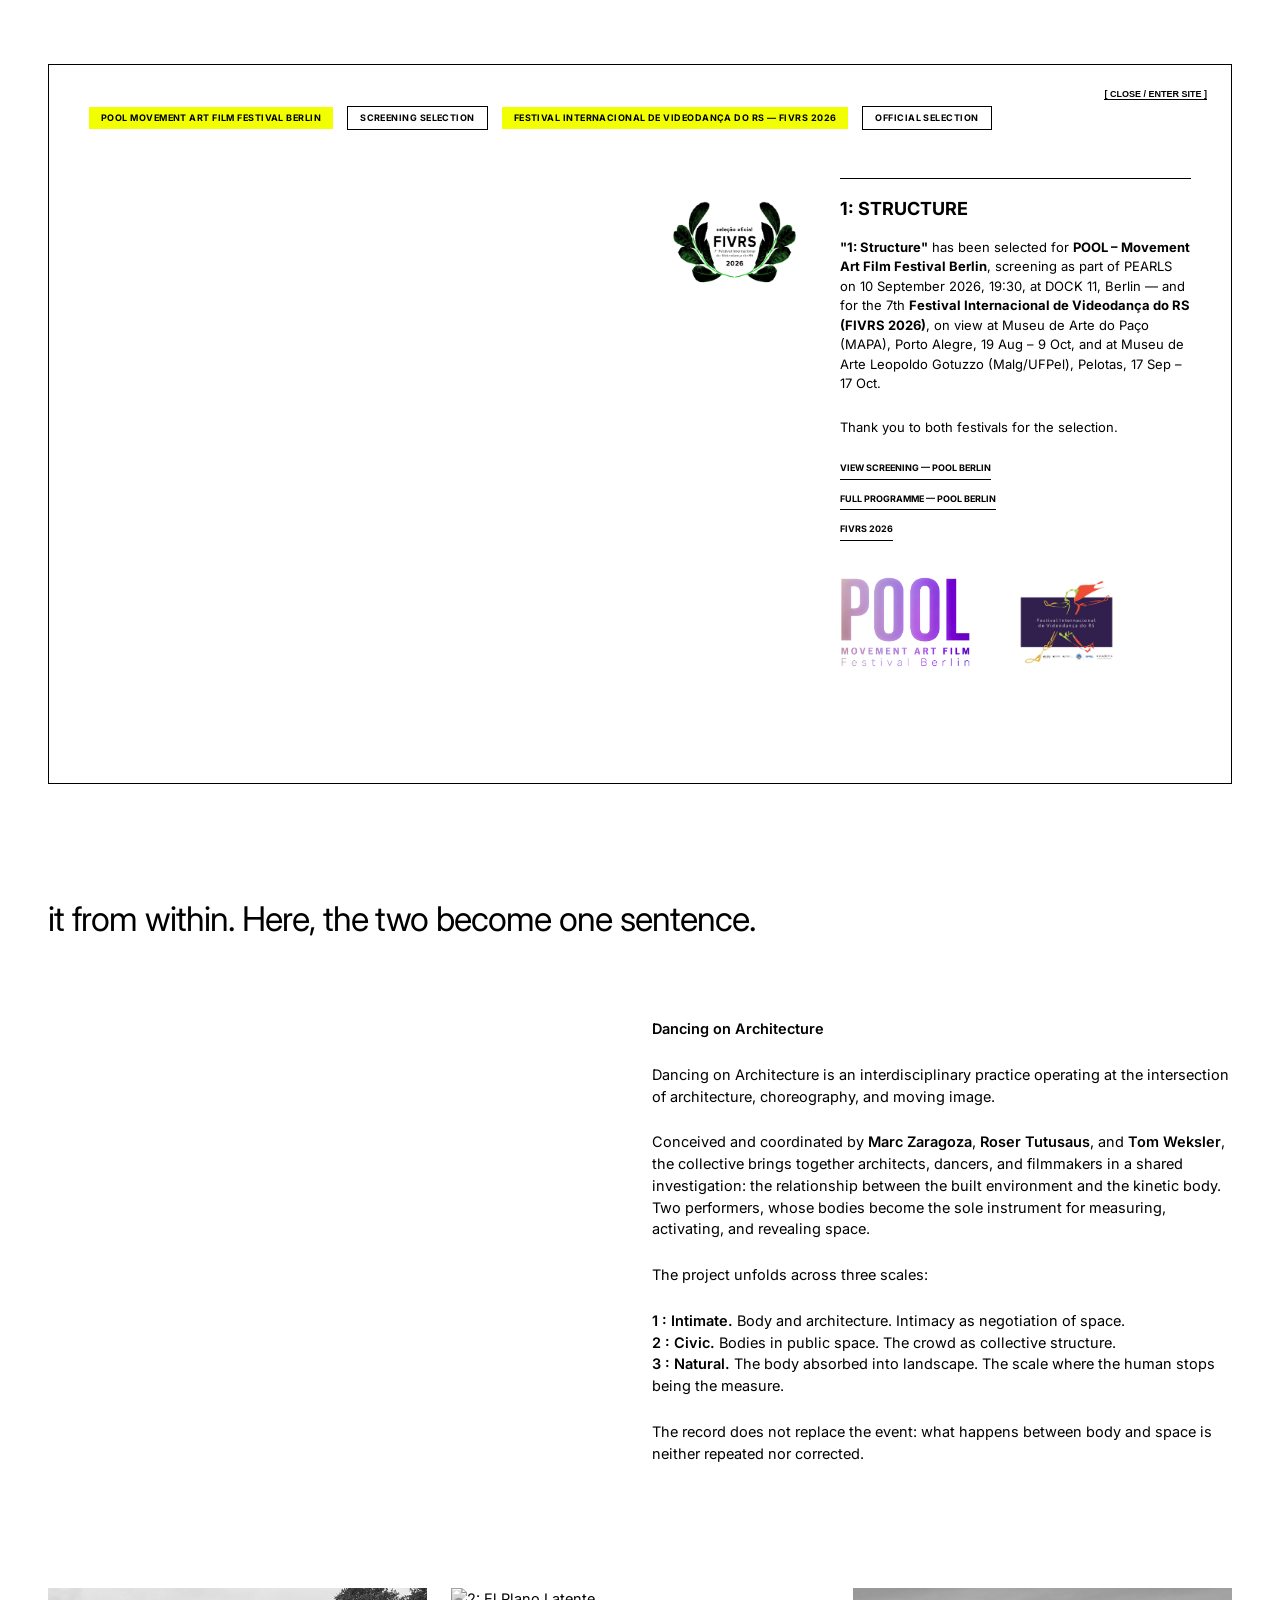
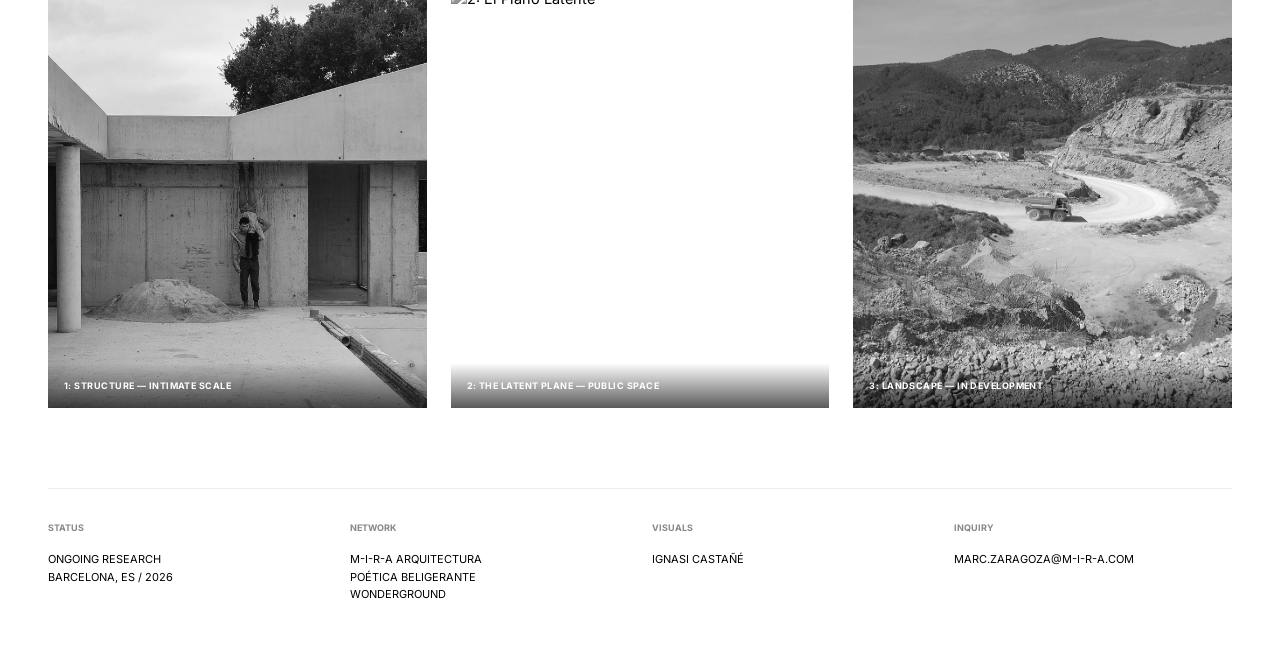
==== index.html @ 1b9c8e7e "Add files via upload" ====
<!DOCTYPE html>
<html lang="en">
<head>
    <meta charset="UTF-8">
    <meta name="viewport" content="width=device-width, initial-scale=1.0">
    <title>DANCING ON ARCHITECTURE</title>
    <meta name="description" content="Dancing on Architecture — dance and architecture entwined in the body as measure, intersection and activator of space.">
    <link href="https://fonts.googleapis.com/css2?family=Inter:wght@400;500;600;700;900&display=swap" rel="stylesheet">
    <link href="https://fonts.googleapis.com/css2?family=Noto+Sans+SC:wght@400;500;700&family=Noto+Sans+JP:wght@400;500;700&display=swap" rel="stylesheet">
    <link rel="stylesheet" href="style.css">
</head>
<body>

    <div id="award-popup">
        <div class="popup-inner">
            <button class="close-btn" onclick="closePopup()">[ Close / Enter Site ]</button>

            <div class="award-info">
                <div class="award-badge">Concéntrico 12</div>
                <div class="award-badge" style="background: transparent; border: 1px solid black; margin-left: 10px;">Cat: Identidad y ficción</div>
                <h1 class="we-won-title">WE<br>WON</h1>
            </div>

            <div class="popup-video-container">
                <video autoplay muted loop playsinline>
                    <source src="Animacion_Latente_Fisica.mp4" type="video/mp4">
                    Your browser does not support the video tag.
                </video>
            </div>

            <div class="popup-text-content">
                <h2>El Plano Latente</h2>
                <p>Gracias Concéntrico por premiar nuestra propuesta para el Paseo del Espolón: una <strong>ficción urbana</strong> donde el caminar cotidiano se transforma en identidad colectiva.</p>
                <p>Un sistema que reivindica el cuerpo como medida, validador y referencia absoluta de la arquitectura.</p>

                <div class="doc-links">
                    <a href="El_plano_latente_01.pdf" target="_blank">Download Panel 01 / Score</a>
                    <a href="El_plano_latente_02.pdf" target="_blank">Download Panel 02 / Process</a>
                </div>
            </div>
        </div>
    </div>

    <div id="pool-popup">
        <div class="popup-inner">
            <button class="close-btn" onclick="closePoolPopup()">[ Close / Enter Site ]</button>

            <div class="award-info">
                <div class="award-badge">POOL Movement Art Film Festival Berlin</div>
                <div class="award-badge" style="background: transparent; border: 1px solid black; margin-left: 10px;">Screening Selection</div>
                <div class="award-badge" style="margin-left: 10px;">Festival Internacional de Videodança do RS — FIVRS 2026</div>
                <div class="award-badge" style="background: transparent; border: 1px solid black; margin-left: 10px;">Official Selection</div>
            </div>

            <div class="popup-video-container">
                <div class="popup-laurels">
                    <img src="pool-laurel.png" alt="POOL Movement Art Film Festival Berlin — Official Selection">
                    <img src="fivrs-laurel.png" alt="FIVRS 2026 — Seleção Oficial">
                </div>
                <video autoplay muted loop playsinline>
                    <source src="circle.mp4" type="video/mp4">
                    Your browser does not support the video tag.
                </video>
            </div>

            <div class="popup-text-content">
                <h2>1: Structure</h2>
                <p><strong>"1: Structure"</strong> has been selected for <strong>POOL – Movement Art Film Festival Berlin</strong>, screening as part of PEARLS on 10 September 2026, 19:30, at DOCK 11, Berlin — and for the 7th <strong>Festival Internacional de Videodança do RS (FIVRS 2026)</strong>, on view at Museu de Arte do Paço (MAPA), Porto Alegre, 19 Aug – 9 Oct, and at Museu de Arte Leopoldo Gotuzzo (Malg/UFPel), Pelotas, 17 Sep – 17 Oct.</p>
                <p>Thank you to both festivals for the selection.</p>

                <div class="doc-links">
                    <a href="https://pool-festival.de/2026/08/16/dancing-on-architecture-1-structure/" target="_blank">View screening — POOL Berlin</a>
                    <a href="https://pool-festival.de/programm-26/" target="_blank">Full programme — POOL Berlin</a>
                    <a href="https://wp.ufpel.edu.br/fivrs/" target="_blank">FIVRS 2026</a>
                </div>

                <div class="popup-festival-logos">
                    <img src="pool-festival-logo.jpg" alt="POOL Movement Art Film Festival Berlin">
                    <img src="fivrs-festival-logo.jpg" alt="Festival Internacional de Videodança do RS — FIVRS">
                </div>
            </div>
        </div>
    </div>

    <div class="grid">
        <header>
            <h1>Dancing on Architecture</h1>
            <nav class="lang-switch">
                <a href="index.html" class="nav-link active" title="Home">0:</a>
                <a href="1-estructura.html" class="nav-link" title="1: Structure">1:</a>
                <a href="2-plano-latente.html" class="nav-link" title="2: El Plano Latente">2:</a>
                <a href="3-paisaje.html" class="nav-link" title="3: Landscape">3:</a>
                <span onclick="openPopup()" class="trigger-popup" title="View Award">§</span>
                <span class="nav-divider">|</span>
                <span onclick="setLang('en', event)" data-setlang="en" class="lang-option active">EN</span>
                <span onclick="setLang('es', event)" data-setlang="es" class="lang-option">ES</span>
                <span onclick="setLang('ca', event)" data-setlang="ca" class="lang-option">CA</span>
                <span onclick="setLang('fr', event)" data-setlang="fr" class="lang-option">FR</span>
                <span onclick="setLang('de', event)" data-setlang="de" class="lang-option">DE</span>
                <span onclick="setLang('zh', event)" data-setlang="zh" class="lang-option">ZH</span>
                <span onclick="setLang('jp', event)" data-setlang="jp" class="lang-option">JP</span>
            </nav>
        </header>

        <div class="hero-image">
            <img src="1_structure__2_.jpg" alt="Dancing on Architecture">
        </div>

        <!-- MANIFESTO -->
        <div class="manifesto-text i18n" data-lang="en">Architecture speaks to the body from outside; dance speaks to it from within. Here, the two become one sentence.</div>
        <div class="manifesto-text i18n hidden" data-lang="es">La arquitectura le habla al cuerpo desde fuera; la danza le habla desde dentro. Aquí, las dos se convierten en una sola frase.</div>
        <div class="manifesto-text i18n hidden" data-lang="ca">L'arquitectura parla al cos des de fora; la dansa li parla des de dins. Aquí, totes dues esdevenen una sola frase.</div>
        <div class="manifesto-text i18n hidden" data-lang="fr">L'architecture parle au corps depuis l'extérieur ; la danse lui parle depuis l'intérieur. Ici, les deux deviennent une seule phrase.</div>
        <div class="manifesto-text i18n hidden" data-lang="de">Architektur spricht zum Körper von außen; Tanz spricht zu ihm von innen. Hier werden beide zu einem einzigen Satz.</div>
        <div class="manifesto-text i18n hidden" data-lang="zh">建筑从外部对身体说话；舞蹈从内部对它说话。在这里，两者合而为一句话。</div>
        <div class="manifesto-text i18n hidden" data-lang="jp">建築は外側から身体に語りかけ、ダンスは内側からそれに語りかける。ここで、二つは一つの文になる。</div>

        <!-- TEAM / STATEMENT -->
        <div class="description-content i18n" data-lang="en">
            <p><strong>Dancing on Architecture</strong></p>
            <p>Dancing on Architecture is an interdisciplinary practice operating at the intersection of architecture, choreography, and moving image.</p>
            <p>Conceived and coordinated by <strong>Marc Zaragoza</strong>, <strong>Roser Tutusaus</strong>, and <strong>Tom Weksler</strong>, the collective brings together architects, dancers, and filmmakers in a shared investigation: the relationship between the built environment and the kinetic body. Two performers, whose bodies become the sole instrument for measuring, activating, and revealing space.</p>
            <p>The project unfolds across three scales:</p>
            <p><strong>1 : Intimate.</strong> Body and architecture. Intimacy as negotiation of space.<br>
            <strong>2 : Civic.</strong> Bodies in public space. The crowd as collective structure.<br>
            <strong>3 : Natural.</strong> The body absorbed into landscape. The scale where the human stops being the measure.</p>
            <p>The record does not replace the event: what happens between body and space is neither repeated nor corrected.</p>
        </div>
        <div class="description-content i18n hidden" data-lang="es">
            <p><strong>Dancing on Architecture</strong></p>
            <p>Dancing on Architecture es una práctica interdisciplinar que opera en la intersección entre arquitectura, coreografía e imagen en movimiento.</p>
            <p>Concebido y coordinado por <strong>Marc Zaragoza</strong>, <strong>Roser Tutusaus</strong> y <strong>Tom Weksler</strong>, el colectivo reúne a arquitectos, bailarines y cineastas en una investigación compartida: la relación entre el entorno construido y el cuerpo cinético. Dos intérpretes cuyos cuerpos se convierten en el único instrumento para medir, activar y revelar el espacio.</p>
            <p>El proyecto se despliega en tres escalas:</p>
            <p><strong>1 : Íntima.</strong> Cuerpo y arquitectura. Intimidad como negociación de espacio.<br>
            <strong>2 : Cívica.</strong> Cuerpos en espacio público. La multitud como estructura colectiva.<br>
            <strong>3 : Natural.</strong> El cuerpo absorbido por el paisaje. La escala donde lo humano deja de ser medida.</p>
            <p>El registro no sustituye al evento: lo que ocurre entre cuerpo y espacio no se repite ni se corrige.</p>
        </div>
        <div class="description-content i18n hidden" data-lang="ca">
            <p><strong>Dancing on Architecture</strong></p>
            <p>Dancing on Architecture és una pràctica interdisciplinària que opera en la intersecció entre arquitectura, coreografia i imatge en moviment.</p>
            <p>Concebut i coordinat per <strong>Marc Zaragoza</strong>, <strong>Roser Tutusaus</strong> i <strong>Tom Weksler</strong>, el col·lectiu reuneix arquitectes, ballarins i cineastes en una investigació compartida: la relació entre l'entorn construït i el cos cinètic. Dos intèrprets els cossos dels quals esdevenen l'únic instrument per mesurar, activar i revelar l'espai.</p>
            <p>El projecte es desplega en tres escales:</p>
            <p><strong>1 : Íntima.</strong> Cos i arquitectura. Intimitat com a negociació d'espai.<br>
            <strong>2 : Cívica.</strong> Cossos en espai públic. La multitud com a estructura col·lectiva.<br>
            <strong>3 : Natural.</strong> El cos absorbit pel paisatge. L'escala on l'humà deixa de ser mesura.</p>
            <p>El registre no substitueix l'esdeveniment: allò que passa entre cos i espai no es repeteix ni es corregeix.</p>
        </div>
        <div class="description-content i18n hidden" data-lang="fr">
            <p><strong>Dancing on Architecture</strong></p>
            <p>Dancing on Architecture est une pratique interdisciplinaire opérant à l'intersection de l'architecture, de la chorégraphie et de l'image en mouvement.</p>
            <p>Conçu et coordonné par <strong>Marc Zaragoza</strong>, <strong>Roser Tutusaus</strong> et <strong>Tom Weksler</strong>, le collectif réunit architectes, danseurs et cinéastes dans une investigation partagée : la relation entre l'environnement construit et le corps cinétique. Deux interprètes dont les corps deviennent le seul instrument pour mesurer, activer et révéler l'espace.</p>
            <p>Le projet se déploie en trois échelles :</p>
            <p><strong>1 : Intime.</strong> Corps et architecture. Intimité comme négociation d'espace.<br>
            <strong>2 : Civique.</strong> Des corps dans l'espace public. La foule comme structure collective.<br>
            <strong>3 : Naturelle.</strong> Le corps absorbé par le paysage. L'échelle où l'humain cesse d'être la mesure.</p>
            <p>L'enregistrement ne remplace pas l'événement : ce qui se passe entre le corps et l'espace ne se répète ni ne se corrige.</p>
        </div>
        <div class="description-content i18n hidden" data-lang="de">
            <p><strong>Dancing on Architecture</strong></p>
            <p>Dancing on Architecture ist eine interdisziplinäre Praxis an der Schnittstelle von Architektur, Choreografie und Bewegtbild.</p>
            <p>Konzipiert und koordiniert von <strong>Marc Zaragoza</strong>, <strong>Roser Tutusaus</strong> und <strong>Tom Weksler</strong>, bringt das Kollektiv Architekten, Tänzer und Filmemacher in einer gemeinsamen Untersuchung zusammen: die Beziehung zwischen gebauter Umwelt und kinetischem Körper. Zwei Performer, deren Körper zum einzigen Instrument werden, um den Raum zu messen, zu aktivieren und offenzulegen.</p>
            <p>Das Projekt entfaltet sich in drei Maßstäben:</p>
            <p><strong>1 : Das Intime.</strong> Körper und Architektur. Intimität als Verhandlung von Raum.<br>
            <strong>2 : Das Bürgerliche.</strong> Körper im öffentlichen Raum. Die Menge als kollektive Struktur.<br>
            <strong>3 : Das Natürliche.</strong> Der Körper, aufgenommen von der Landschaft. Der Maßstab, in dem der Mensch aufhört, Maß zu sein.</p>
            <p>Die Aufzeichnung ersetzt nicht das Ereignis: Was zwischen Körper und Raum geschieht, wiederholt sich nicht und lässt sich nicht korrigieren.</p>
        </div>
        <div class="description-content i18n hidden" data-lang="zh">
            <p><strong>Dancing on Architecture</strong></p>
            <p>Dancing on Architecture 是一种跨学科实践，立足于建筑、编舞与动态影像的交汇处。</p>
            <p>由 <strong>Marc Zaragoza</strong>、<strong>Roser Tutusaus</strong> 和 <strong>Tom Weksler</strong> 构思并统筹，该集体汇聚了建筑师、舞者与影像创作者，共同展开一项探究：建成环境与动态身体之间的关系。两位表演者，他们的身体成为测量、激活与揭示空间的唯一工具。</p>
            <p>项目分为三种尺度：</p>
            <p><strong>1 : 亲密尺度。</strong>身体与建筑。亲密作为空间的协商。<br>
            <strong>2 : 公民尺度。</strong>身体处于公共空间。人群作为集体结构。<br>
            <strong>3 : 自然尺度。</strong>身体被风景吸纳。在这一尺度上，人不再是尺度本身。</p>
            <p>记录并不能替代事件本身：发生在身体与空间之间的事，无法重复，也无法修正。</p>
        </div>
        <div class="description-content i18n hidden" data-lang="jp">
            <p><strong>Dancing on Architecture</strong></p>
            <p>Dancing on Architecture は、建築、振付、動く映像の交差点に位置する学際的な実践である。</p>
            <p><strong>Marc Zaragoza</strong>、<strong>Roser Tutusaus</strong>、<strong>Tom Weksler</strong> によって構想・統括され、このコレクティブは建築家、ダンサー、映像作家を集め、共同の探求を行う——建てられた環境と動的な身体との関係である。二人のパフォーマー、その身体は空間を測定し、活性化し、明らかにする唯一の道具となる。</p>
            <p>プロジェクトは三つのスケールで展開される：</p>
            <p><strong>1 : 親密なスケール。</strong>身体と建築。親密さとは、空間との交渉である。<br>
            <strong>2 : 市民的スケール。</strong>公共空間における身体。群衆とは、集合的な構造である。<br>
            <strong>3 : 自然的スケール。</strong>風景に吸収される身体。人間があらゆるものの尺度であることをやめるスケール。</p>
            <p>各記録は出来事そのものに代わるものではない——身体と空間のあいだで起きることは、繰り返されることも、修正されることもない。</p>
        </div>


        <!-- THREE AMBITS -->
        <div class="hero-triad">
            <a href="1-estructura.html" class="triad-tile">
                <img src="1_structure__1_.jpg" alt="1: Structure">
                <div class="triad-label i18n" data-lang="en">1: Structure — intimate scale</div>
                <div class="triad-label i18n hidden" data-lang="es">1: Estructura — escala íntima</div>
                <div class="triad-label i18n hidden" data-lang="ca">1: Estructura — escala íntima</div>
                <div class="triad-label i18n hidden" data-lang="fr">1: Structure — échelle intime</div>
                <div class="triad-label i18n hidden" data-lang="de">1: Struktur — intime Maßstäblichkeit</div>
                <div class="triad-label i18n hidden" data-lang="zh">1: 结构 — 亲密尺度</div>
                <div class="triad-label i18n hidden" data-lang="jp">1: 構造 — 親密なスケール</div>
            </a>
            <a href="2-plano-latente.html" class="triad-tile">
                <img src="2_plano-latente__1_.JPG" alt="2: El Plano Latente">
                <div class="triad-label i18n" data-lang="en">2: The Latent Plane — public space</div>
                <div class="triad-label i18n hidden" data-lang="es">2: El Plano Latente — espacio público</div>
                <div class="triad-label i18n hidden" data-lang="ca">2: El Pla Latent — espai públic</div>
                <div class="triad-label i18n hidden" data-lang="fr">2: Le Plan Latent — espace public</div>
                <div class="triad-label i18n hidden" data-lang="de">2: Die Latente Ebene — öffentlicher Raum</div>
                <div class="triad-label i18n hidden" data-lang="zh">2: 潜在之面 — 公共空间</div>
                <div class="triad-label i18n hidden" data-lang="jp">2: 潜在する図面 — 公共空間</div>
            </a>
            <a href="3-paisaje.html" class="triad-tile">
                <img src="garraf__3_.jpg" alt="3: Landscape">
                <div class="triad-label i18n" data-lang="en">3: Landscape — in development</div>
                <div class="triad-label i18n hidden" data-lang="es">3: Paisaje — en desarrollo</div>
                <div class="triad-label i18n hidden" data-lang="ca">3: Paisatge — en desenvolupament</div>
                <div class="triad-label i18n hidden" data-lang="fr">3: Paysage — en développement</div>
                <div class="triad-label i18n hidden" data-lang="de">3: Landschaft — in Entwicklung</div>
                <div class="triad-label i18n hidden" data-lang="zh">3: 风景 — 研发中</div>
                <div class="triad-label i18n hidden" data-lang="jp">3: 風景 — 開発中</div>
            </a>
        </div>

        <footer>
            <div class="footer-col">
                <h4>Status</h4>
                <p>Ongoing Research<br>Barcelona, ES / 2026</p>
            </div>
            <div class="footer-col">
                <h4>Network</h4>
                <p><a href="https://www.m-i-r-a.com/" target="_blank">m-i-r-a arquitectura</a><br>
                <a href="https://www.poeticabeligerante.org/" target="_blank">Poética Beligerante</a><br>
                <a href="https://www.wondergroundcompany.com/" target="_blank">Wonderground</a></p>
            </div>
            <div class="footer-col">
                <h4>Visuals</h4>
                <p><a href="https://www.instagram.com/igni_cligbcn/?hl=en" target="_blank">Ignasi Castañé</a></p>
            </div>
            <div class="footer-col">
                <h4>Inquiry</h4>
                <p><a href="mailto:marc.zaragoza@m-i-r-a.com">marc.zaragoza@m-i-r-a.com</a></p>
            </div>
        </footer>
    </div>

    <script src="common.js"></script>
</body>
</html>
---- style.css ----
:root {
    --bg: #ffffff;
    --black: #000000;
    --gray: #888888;
    --accent: #f2ff00;
    --grid-gap: 24px;
    --size-title: 18px;
    --size-manifesto: clamp(20px, 3.2vw, 34px);
    --size-body: 14.5px;
    --size-meta: 9px;
}

* { box-sizing: border-box; margin: 0; padding: 0; }

body {
    background: var(--bg);
    color: var(--black);
    font-family: 'Inter', 'Noto Sans SC', 'Noto Sans JP', sans-serif;
    font-size: var(--size-body);
    line-height: 1.5;
    padding: 64px 48px;
    -webkit-font-smoothing: antialiased;
}

/* --- POP-UP (award) --- */
#award-popup,
#pool-popup {
    position: fixed;
    top: 0; left: 0;
    width: 100%; height: 100%;
    background: var(--bg);
    z-index: 9999;
    overflow-y: auto;
    padding: 64px 48px;
    transition: opacity 0.5s ease;
    display: none;
    opacity: 0;
}

.popup-inner {
    max-width: 1400px;
    margin: 0 auto;
    display: grid;
    grid-template-columns: repeat(12, 1fr);
    column-gap: var(--grid-gap);
    border: 1px solid var(--black);
    padding: 40px;
    position: relative;
    min-height: 80vh;
    align-content: start;
}

.close-btn {
    position: absolute;
    top: 24px; right: 24px;
    font-size: var(--size-meta);
    font-weight: 700;
    text-transform: uppercase;
    cursor: pointer;
    border-bottom: 1px solid var(--black);
    z-index: 10;
    background: none;
    border-left: none; border-right: none; border-top: none;
}

.award-info { grid-column: 1 / span 12; margin-bottom: 32px; }
.award-badge {
    background: var(--accent);
    display: inline-block;
    padding: 4px 12px;
    font-size: var(--size-meta);
    font-weight: 700;
    text-transform: uppercase;
    margin-bottom: 16px;
    letter-spacing: 0.05em;
}

.we-won-title {
    font-size: clamp(60px, 12vw, 160px);
    font-weight: 900;
    line-height: 0.8;
    letter-spacing: -0.04em;
    text-transform: uppercase;
    margin: 0;
}

.popup-video-container { grid-column: 1 / span 8; margin-bottom: 40px; position: relative; overflow: hidden; }
.popup-video-container video { width: 100%; height: 100%; object-fit: cover; display: block; }

.popup-laurels {
    position: absolute;
    top: 20px; left: 20px; right: 20px;
    display: flex;
    justify-content: space-between;
    align-items: flex-start;
    z-index: 5;
    pointer-events: none;
}
.popup-laurels img { height: 90px; width: auto; display: block; }

.popup-festival-logos { display: flex; gap: 20px; align-items: center; margin-top: 24px; }
.popup-festival-logos img { height: 90px; width: auto; display: block; }

.popup-text-content {
    grid-column: 9 / span 4;
    display: flex;
    flex-direction: column;
    justify-content: flex-end;
}

.popup-text-content h2 {
    font-size: var(--size-title);
    text-transform: uppercase;
    font-weight: 700;
    margin-bottom: 16px;
    border-top: 1px solid var(--black);
    padding-top: 16px;
}

.popup-text-content p { font-size: 13px; margin-bottom: 24px; max-width: 400px; }

.doc-links a {
    display: block;
    font-size: var(--size-meta);
    font-weight: 700;
    text-transform: uppercase;
    color: var(--black);
    text-decoration: none;
    border-bottom: 1px solid var(--black);
    padding-bottom: 4px;
    margin-bottom: 12px;
    width: fit-content;
    transition: 0.3s;
}
.doc-links a:hover { background: var(--black); color: #fff; }

/* --- BASE GRID --- */
.grid {
    display: grid;
    grid-template-columns: repeat(12, 1fr);
    column-gap: var(--grid-gap);
    max-width: 1400px;
    margin: 0 auto;
}

header {
    grid-column: 1 / span 12;
    display: flex;
    justify-content: space-between;
    align-items: baseline;
    margin-bottom: 40px;
    border-bottom: 1px solid var(--black);
    padding-bottom: 8px;
    flex-wrap: wrap;
    gap: 16px;
}

h1 {
    font-size: var(--size-title);
    font-weight: 700;
    text-transform: uppercase;
    letter-spacing: -0.01em;
}

.lang-switch {
    font-size: var(--size-meta);
    font-weight: 600;
    text-transform: uppercase;
    letter-spacing: 0.1em;
    display: flex;
    flex-wrap: wrap;
    align-items: baseline;
    gap: 12px;
}

.lang-switch span,
.lang-switch a.nav-link { cursor: pointer; color: var(--gray); transition: 0.2s; text-decoration: none; }
.lang-switch span.active,
.lang-switch a.nav-link.active { color: var(--black); text-decoration: underline; text-underline-offset: 4px; }

.nav-divider { color: #ccc; }

/* Popup trigger / section-number style */
.lang-switch .trigger-popup,
.lang-switch a.nav-link {
    font-size: 1.05em;
    color: var(--black);
}
.lang-switch .trigger-popup:hover,
.lang-switch a.nav-link:hover { color: var(--accent); background: var(--black); }

.hero-video, .hero-image {
    grid-column: 1 / span 12;
    margin-bottom: 80px;
}
video { width: 100%; height: auto; display: block; filter: grayscale(100%); transition: filter 0.8s ease; }
.hero-video:hover video, .hero-image:hover img { filter: grayscale(0%); }
.hero-image img { width: 100%; height: auto; display: block; filter: grayscale(100%); transition: filter 0.8s ease; max-height: 640px; object-fit: cover; }

/* Landing hero triad */
.hero-triad {
    grid-column: 1 / span 12;
    display: grid;
    grid-template-columns: repeat(3, 1fr);
    gap: var(--grid-gap);
    margin-bottom: 80px;
}
.triad-tile { position: relative; display: block; text-decoration: none; color: var(--black); overflow: hidden; }
.triad-tile img { width: 100%; height: 420px; object-fit: cover; display: block; filter: grayscale(100%); transition: 0.5s ease; }
.triad-tile:hover img { filter: grayscale(0%); transform: scale(1.03); }
.triad-label {
    position: absolute; bottom: 0; left: 0; right: 0;
    padding: 16px;
    background: linear-gradient(to top, rgba(0,0,0,0.65), transparent);
    color: #fff;
    font-size: var(--size-meta);
    font-weight: 700;
    text-transform: uppercase;
    letter-spacing: 0.05em;
}

.manifesto-text {
    grid-column: 1 / span 9;
    font-size: var(--size-manifesto);
    font-weight: 400;
    line-height: 1.15;
    letter-spacing: -0.03em;
    margin-bottom: 80px;
}

.description-content { grid-column: 7 / span 6; margin-bottom: 100px; }
.description-content p { margin-bottom: 24px; }
.description-content strong { font-weight: 600; }

.meta-row {
    grid-column: 1 / span 12;
    display: flex;
    gap: 32px;
    flex-wrap: wrap;
    margin-bottom: 60px;
    border-top: 1px solid var(--black);
    padding-top: 16px;
}
.meta-item { font-size: var(--size-meta); text-transform: uppercase; }
.meta-item span { display: block; color: var(--gray); margin-bottom: 6px; }
.meta-item a { color: var(--black); }

.link-cta {
    display: inline-block;
    font-size: var(--size-meta);
    font-weight: 700;
    text-transform: uppercase;
    color: var(--black);
    text-decoration: none;
    border-bottom: 1px solid var(--black);
    padding-bottom: 4px;
    margin-bottom: 24px;
    transition: 0.3s;
}
.link-cta:hover { background: var(--black); color: #fff; }

.archive-grid {
    grid-column: 1 / span 12;
    display: flex;
    flex-wrap: wrap;
    align-items: flex-end;
    gap: 48px var(--grid-gap);
    border-top: 1px solid var(--black);
    padding-top: 32px;
    margin-bottom: 120px;
}

.plate { flex: 1 1 calc(25% - var(--grid-gap)); min-width: 250px; }
.plate-img img { width: 100%; height: auto; display: block; filter: grayscale(100%); transition: 0.5s; }
.plate-img video { filter: grayscale(100%); transition: 0.5s; }
.plate:hover img, .plate:hover video { filter: grayscale(0%); }
.plate-label { font-size: var(--size-meta); font-weight: 600; text-transform: uppercase; color: var(--gray); border-top: 1px solid #eee; padding-top: 8px; }

footer {
    grid-column: 1 / span 12;
    border-top: 1px solid #eee;
    padding-top: 32px;
    display: grid;
    grid-template-columns: repeat(4, 1fr);
    gap: var(--grid-gap);
}
.footer-col h4 { font-size: var(--size-meta); font-weight: 700; text-transform: uppercase; color: var(--gray); margin-bottom: 16px; }
.footer-col p, .footer-col a { font-size: 11px; text-transform: uppercase; text-decoration: none; color: var(--black); line-height: 1.6; }

.hidden { display: none; }

@media (max-width: 900px) {
    .grid { display: block; }
    .popup-inner { display: flex; flex-direction: column; padding: 64px 20px 20px; }
    .close-btn { top: 20px; right: 20px; }
    .award-info { margin-bottom: 24px; }
    .we-won-title { font-size: 80px; margin-bottom: 20px; }
    .popup-video-container { grid-column: 1 / -1; width: 100%; margin-bottom: 20px; }
    .popup-video-container video { height: auto; object-fit: initial; }
    .popup-laurels { top: 12px; left: 12px; right: 12px; }
    .popup-laurels img { height: 50px; }
    .popup-festival-logos img { height: 55px; }
    .popup-text-content { grid-column: 1 / -1; }

    .description-content { width: 100%; }
    .plate { flex: 1 1 100%; }
    .hero-triad { grid-template-columns: 1fr; }
    footer { grid-template-columns: 1fr 1fr; row-gap: 32px; }
}
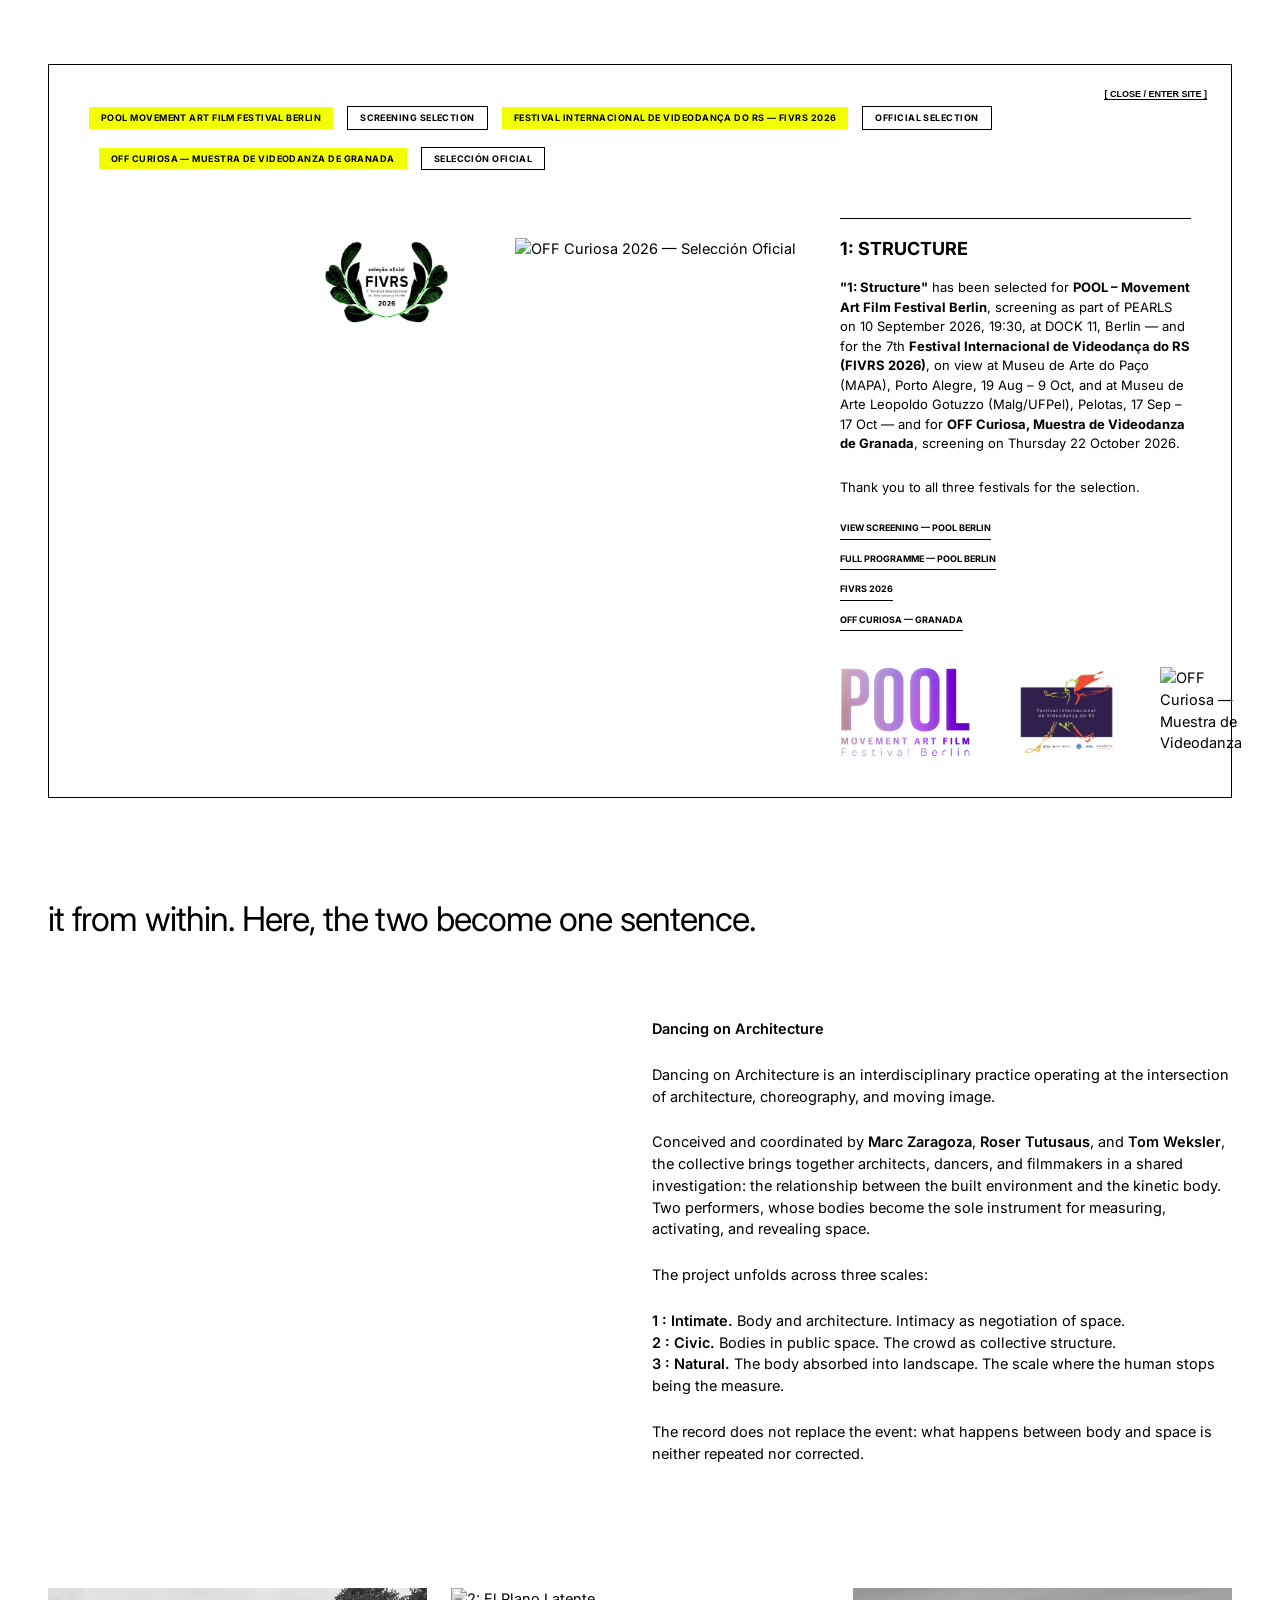
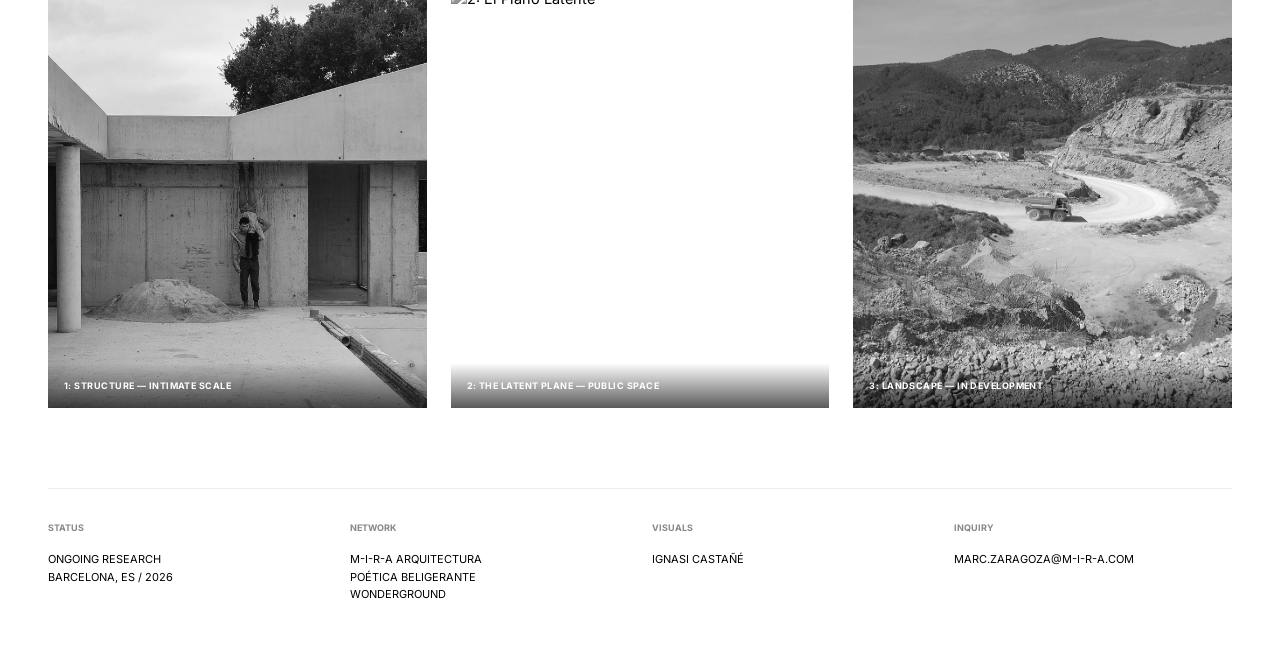
==== commit 5dcbb51f: "Update index.html" ====
--- a/index.html
+++ b/index.html
@@ -50,12 +50,15 @@
                 <div class="award-badge" style="background: transparent; border: 1px solid black; margin-left: 10px;">Screening Selection</div>
                 <div class="award-badge" style="margin-left: 10px;">Festival Internacional de Videodança do RS — FIVRS 2026</div>
                 <div class="award-badge" style="background: transparent; border: 1px solid black; margin-left: 10px;">Official Selection</div>
+                <div class="award-badge" style="margin-left: 10px;">OFF Curiosa — Muestra de Videodanza de Granada</div>
+                <div class="award-badge" style="background: transparent; border: 1px solid black; margin-left: 10px;">Selección Oficial</div>
             </div>
 
             <div class="popup-video-container">
                 <div class="popup-laurels">
                     <img src="pool-laurel.png" alt="POOL Movement Art Film Festival Berlin — Official Selection">
                     <img src="fivrs-laurel.png" alt="FIVRS 2026 — Seleção Oficial">
+                    <img src="OFF_Curiosa_SO_2026_blanco.png" alt="OFF Curiosa 2026 — Selección Oficial">
                 </div>
                 <video autoplay muted loop playsinline>
                     <source src="circle.mp4" type="video/mp4">
@@ -65,18 +68,20 @@
 
             <div class="popup-text-content">
                 <h2>1: Structure</h2>
-                <p><strong>"1: Structure"</strong> has been selected for <strong>POOL – Movement Art Film Festival Berlin</strong>, screening as part of PEARLS on 10 September 2026, 19:30, at DOCK 11, Berlin — and for the 7th <strong>Festival Internacional de Videodança do RS (FIVRS 2026)</strong>, on view at Museu de Arte do Paço (MAPA), Porto Alegre, 19 Aug – 9 Oct, and at Museu de Arte Leopoldo Gotuzzo (Malg/UFPel), Pelotas, 17 Sep – 17 Oct.</p>
-                <p>Thank you to both festivals for the selection.</p>
+                <p><strong>"1: Structure"</strong> has been selected for <strong>POOL – Movement Art Film Festival Berlin</strong>, screening as part of PEARLS on 10 September 2026, 19:30, at DOCK 11, Berlin — and for the 7th <strong>Festival Internacional de Videodança do RS (FIVRS 2026)</strong>, on view at Museu de Arte do Paço (MAPA), Porto Alegre, 19 Aug – 9 Oct, and at Museu de Arte Leopoldo Gotuzzo (Malg/UFPel), Pelotas, 17 Sep – 17 Oct — and for <strong>OFF Curiosa, Muestra de Videodanza de Granada</strong>, screening on Thursday 22 October 2026.</p>
+                <p>Thank you to all three festivals for the selection.</p>
 
                 <div class="doc-links">
                     <a href="https://pool-festival.de/2026/08/16/dancing-on-architecture-1-structure/" target="_blank">View screening — POOL Berlin</a>
-                    <a href="https://pool-festival.de/programm-26/" target="_blank">Full programme — POOL Berlin</a>
+                    <a href="https://pool-festival.de/programme-26/" target="_blank">Full programme — POOL Berlin</a>
                     <a href="https://wp.ufpel.edu.br/fivrs/" target="_blank">FIVRS 2026</a>
+                    <a href="https://offcuriosa.com" target="_blank">OFF Curiosa — Granada</a>
                 </div>
 
                 <div class="popup-festival-logos">
                     <img src="pool-festival-logo.jpg" alt="POOL Movement Art Film Festival Berlin">
                     <img src="fivrs-festival-logo.jpg" alt="Festival Internacional de Videodança do RS — FIVRS">
+                    <img src="logo.jpg" alt="OFF Curiosa — Muestra de Videodanza de Granada">
                 </div>
             </div>
         </div>
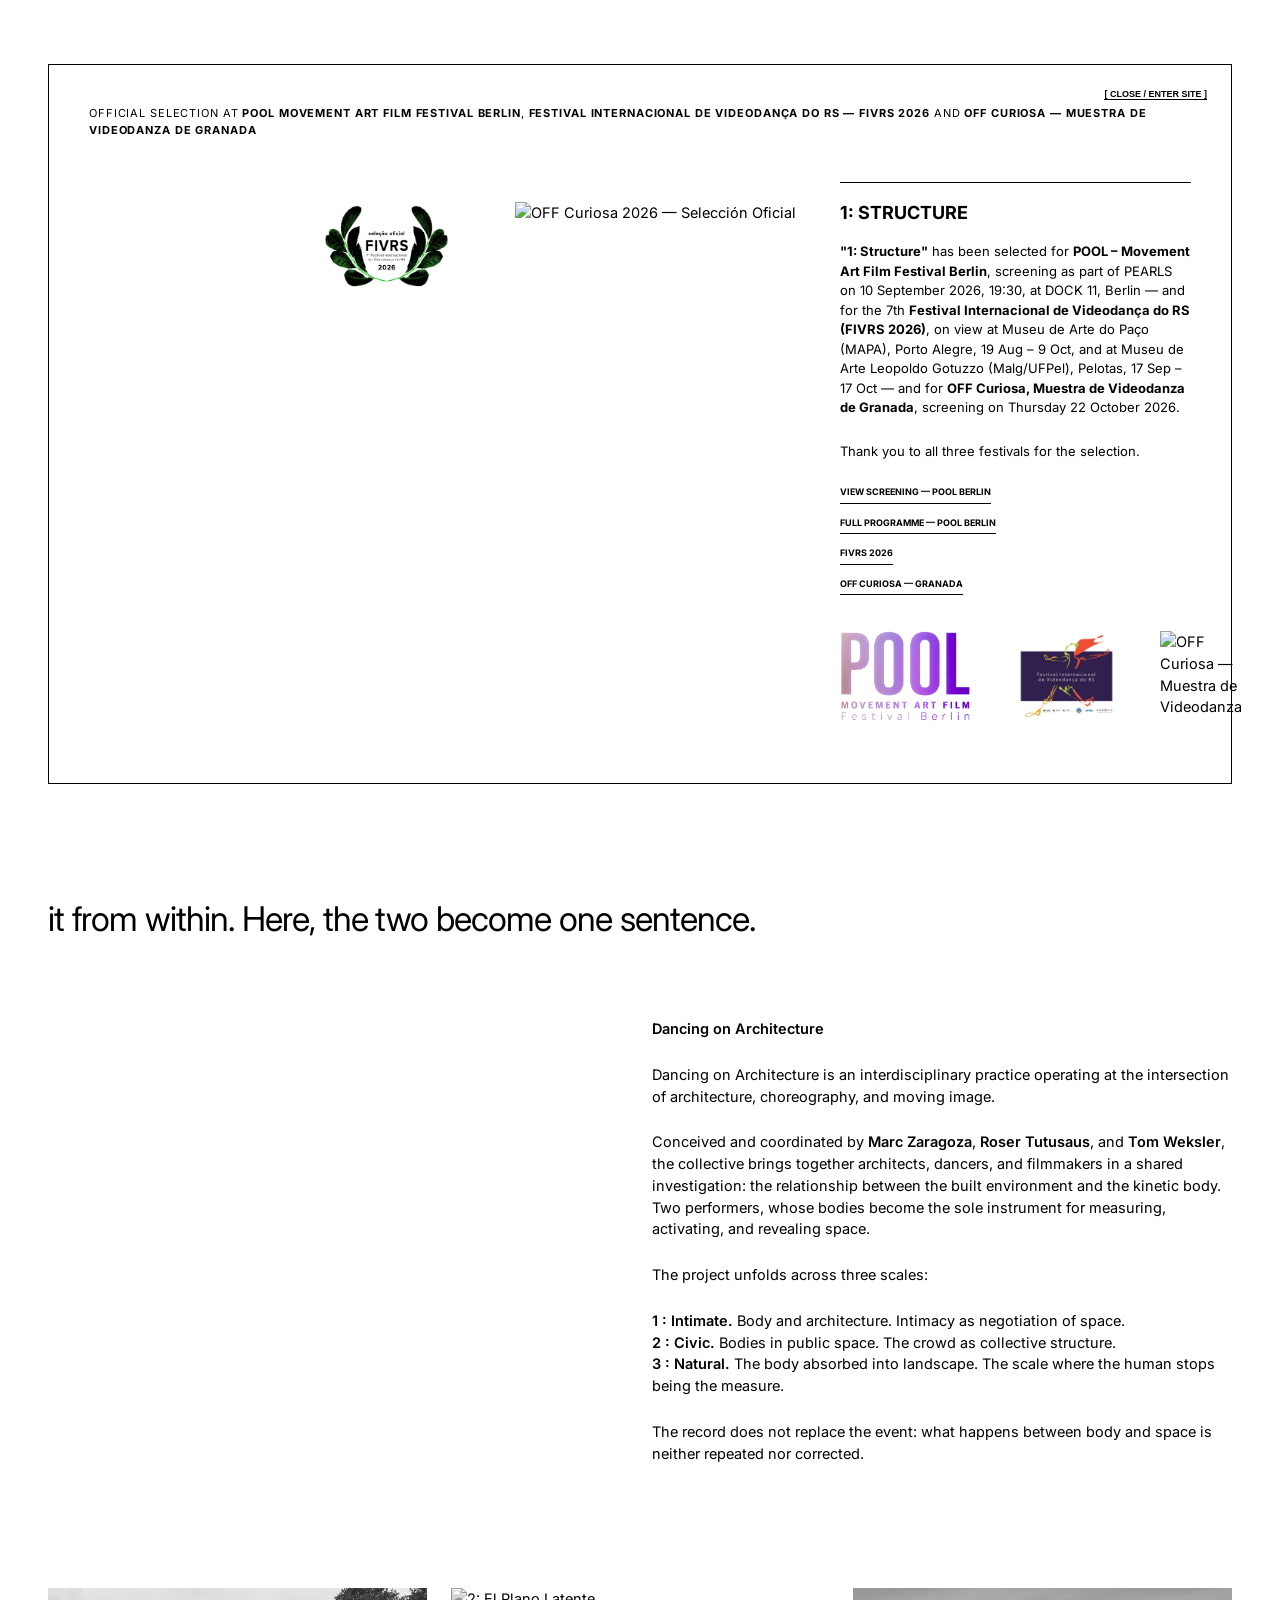
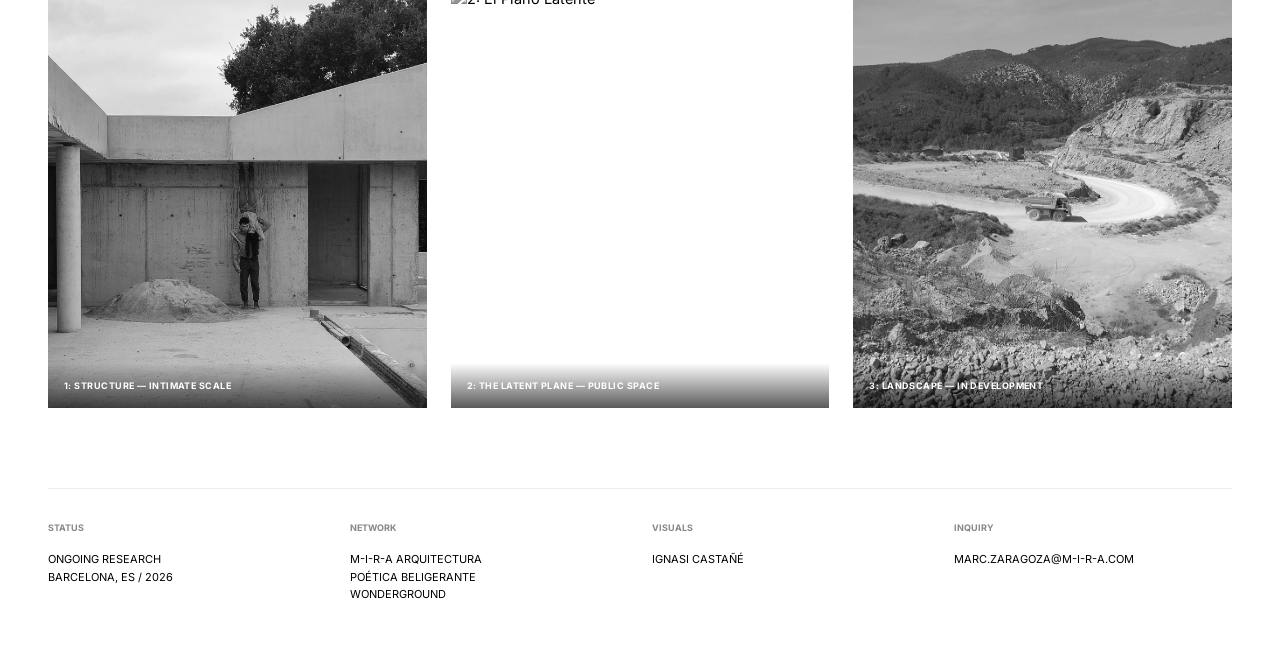
==== commit 8cd30aa2: "Update index.html" ====
--- a/index.html
+++ b/index.html
@@ -46,12 +46,9 @@
             <button class="close-btn" onclick="closePoolPopup()">[ Close / Enter Site ]</button>
 
             <div class="award-info">
-                <div class="award-badge">POOL Movement Art Film Festival Berlin</div>
-                <div class="award-badge" style="background: transparent; border: 1px solid black; margin-left: 10px;">Screening Selection</div>
-                <div class="award-badge" style="margin-left: 10px;">Festival Internacional de Videodança do RS — FIVRS 2026</div>
-                <div class="award-badge" style="background: transparent; border: 1px solid black; margin-left: 10px;">Official Selection</div>
-                <div class="award-badge" style="margin-left: 10px;">OFF Curiosa — Muestra de Videodanza de Granada</div>
-                <div class="award-badge" style="background: transparent; border: 1px solid black; margin-left: 10px;">Selección Oficial</div>
+                <p style="font-size: 11px; text-transform: uppercase; letter-spacing: 0.08em; color: #000; margin-bottom: 12px;">
+                    Official Selection at <strong>POOL Movement Art Film Festival Berlin</strong>, <strong>Festival Internacional de Videodança do RS — FIVRS 2026</strong> and <strong>OFF Curiosa — Muestra de Videodanza de Granada</strong>
+                </p>
             </div>
 
             <div class="popup-video-container">
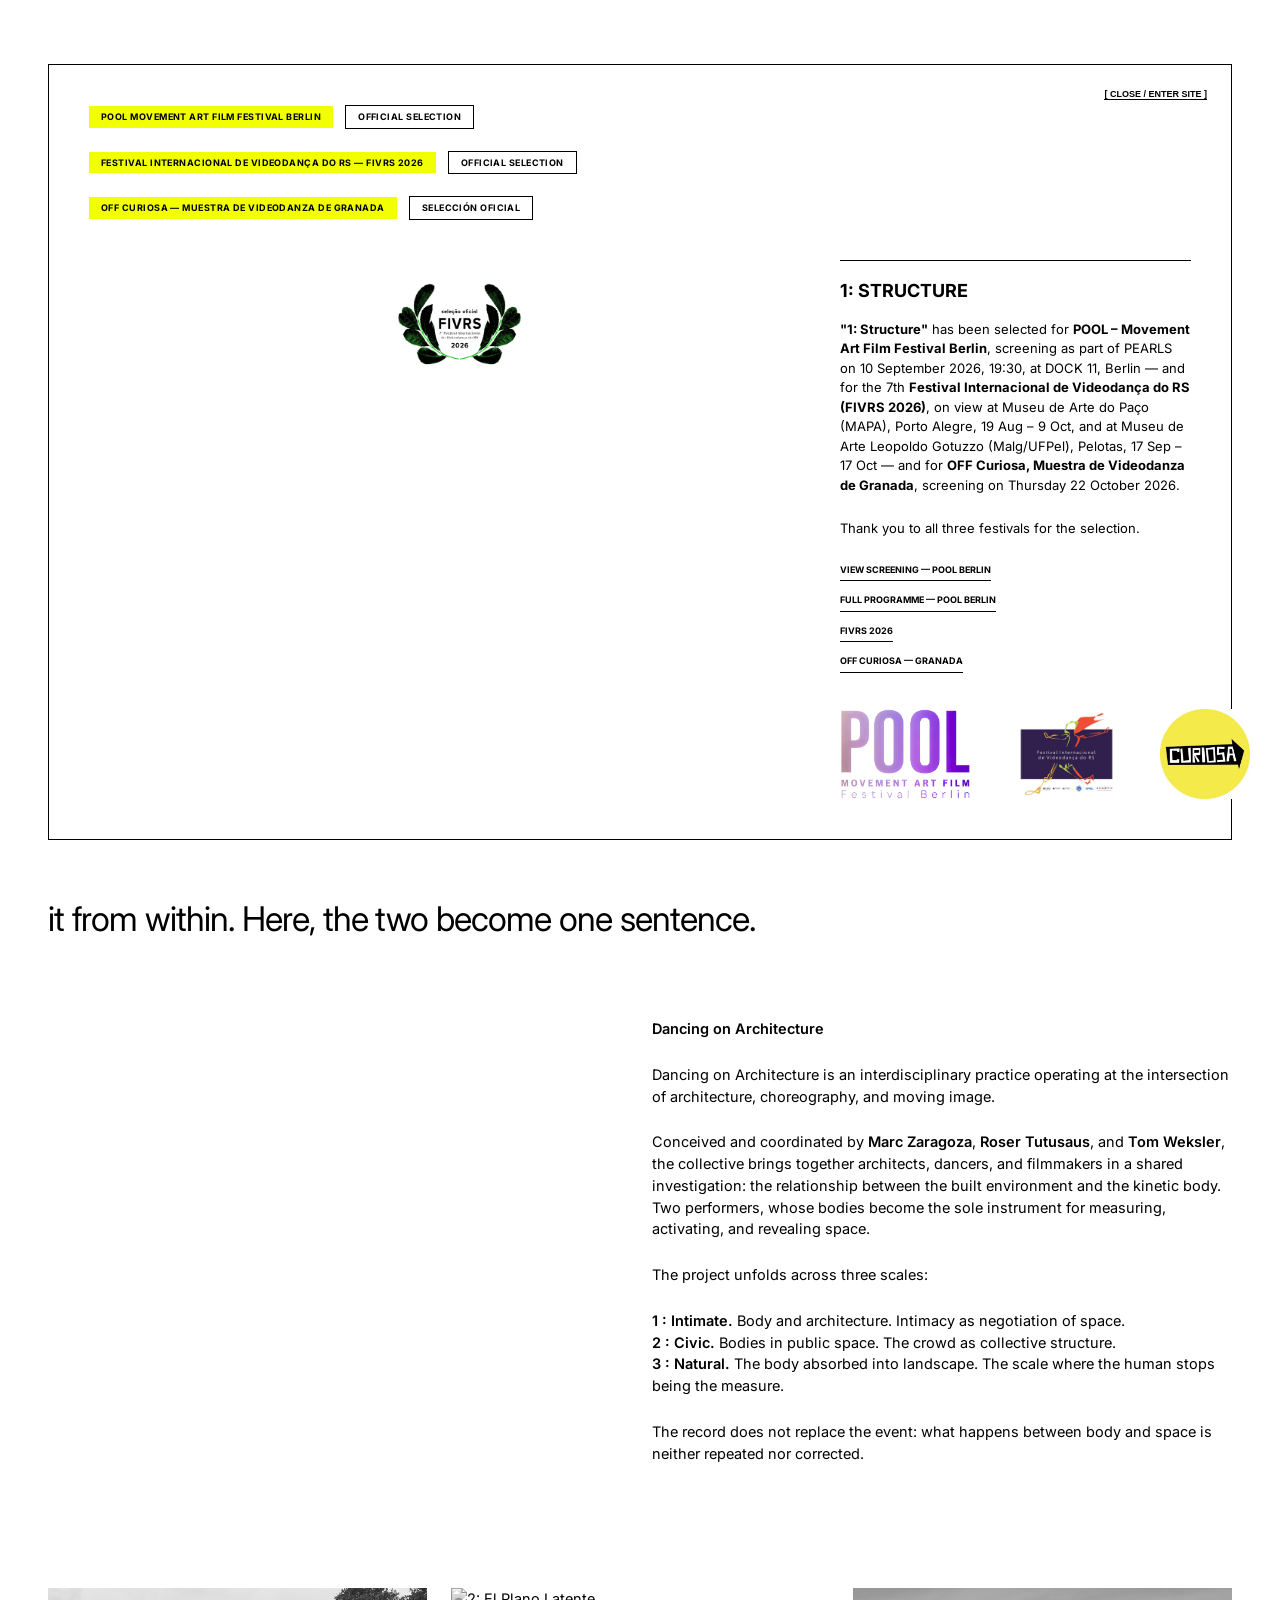
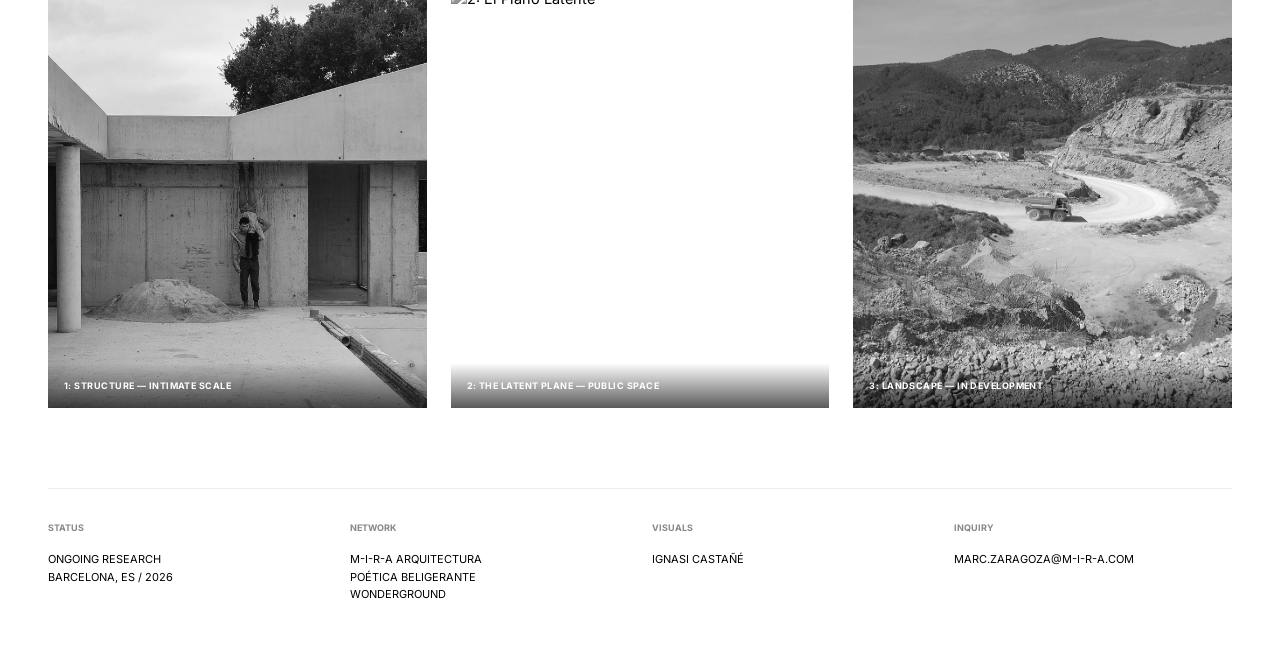
==== commit 709315f5: "Update index.html" ====
--- a/index.html
+++ b/index.html
@@ -45,10 +45,19 @@
         <div class="popup-inner">
             <button class="close-btn" onclick="closePoolPopup()">[ Close / Enter Site ]</button>
 
-            <div class="award-info">
-                <p style="font-size: 11px; text-transform: uppercase; letter-spacing: 0.08em; color: #000; margin-bottom: 12px;">
-                    Official Selection at <strong>POOL Movement Art Film Festival Berlin</strong>, <strong>Festival Internacional de Videodança do RS — FIVRS 2026</strong> and <strong>OFF Curiosa — Muestra de Videodanza de Granada</strong>
-                </p>
+            <div class="award-info" style="display: flex; flex-direction: column; gap: 6px; margin-bottom: 24px;">
+                <div style="display: flex; align-items: baseline; gap: 12px;">
+                    <div class="award-badge">POOL Movement Art Film Festival Berlin</div>
+                    <div class="award-badge" style="background: transparent; border: 1px solid black;">Official Selection</div>
+                </div>
+                <div style="display: flex; align-items: baseline; gap: 12px;">
+                    <div class="award-badge">Festival Internacional de Videodança do RS — FIVRS 2026</div>
+                    <div class="award-badge" style="background: transparent; border: 1px solid black;">Official Selection</div>
+                </div>
+                <div style="display: flex; align-items: baseline; gap: 12px;">
+                    <div class="award-badge">OFF Curiosa — Muestra de Videodanza de Granada</div>
+                    <div class="award-badge" style="background: transparent; border: 1px solid black;">Selección Oficial</div>
+                </div>
             </div>
 
             <div class="popup-video-container">
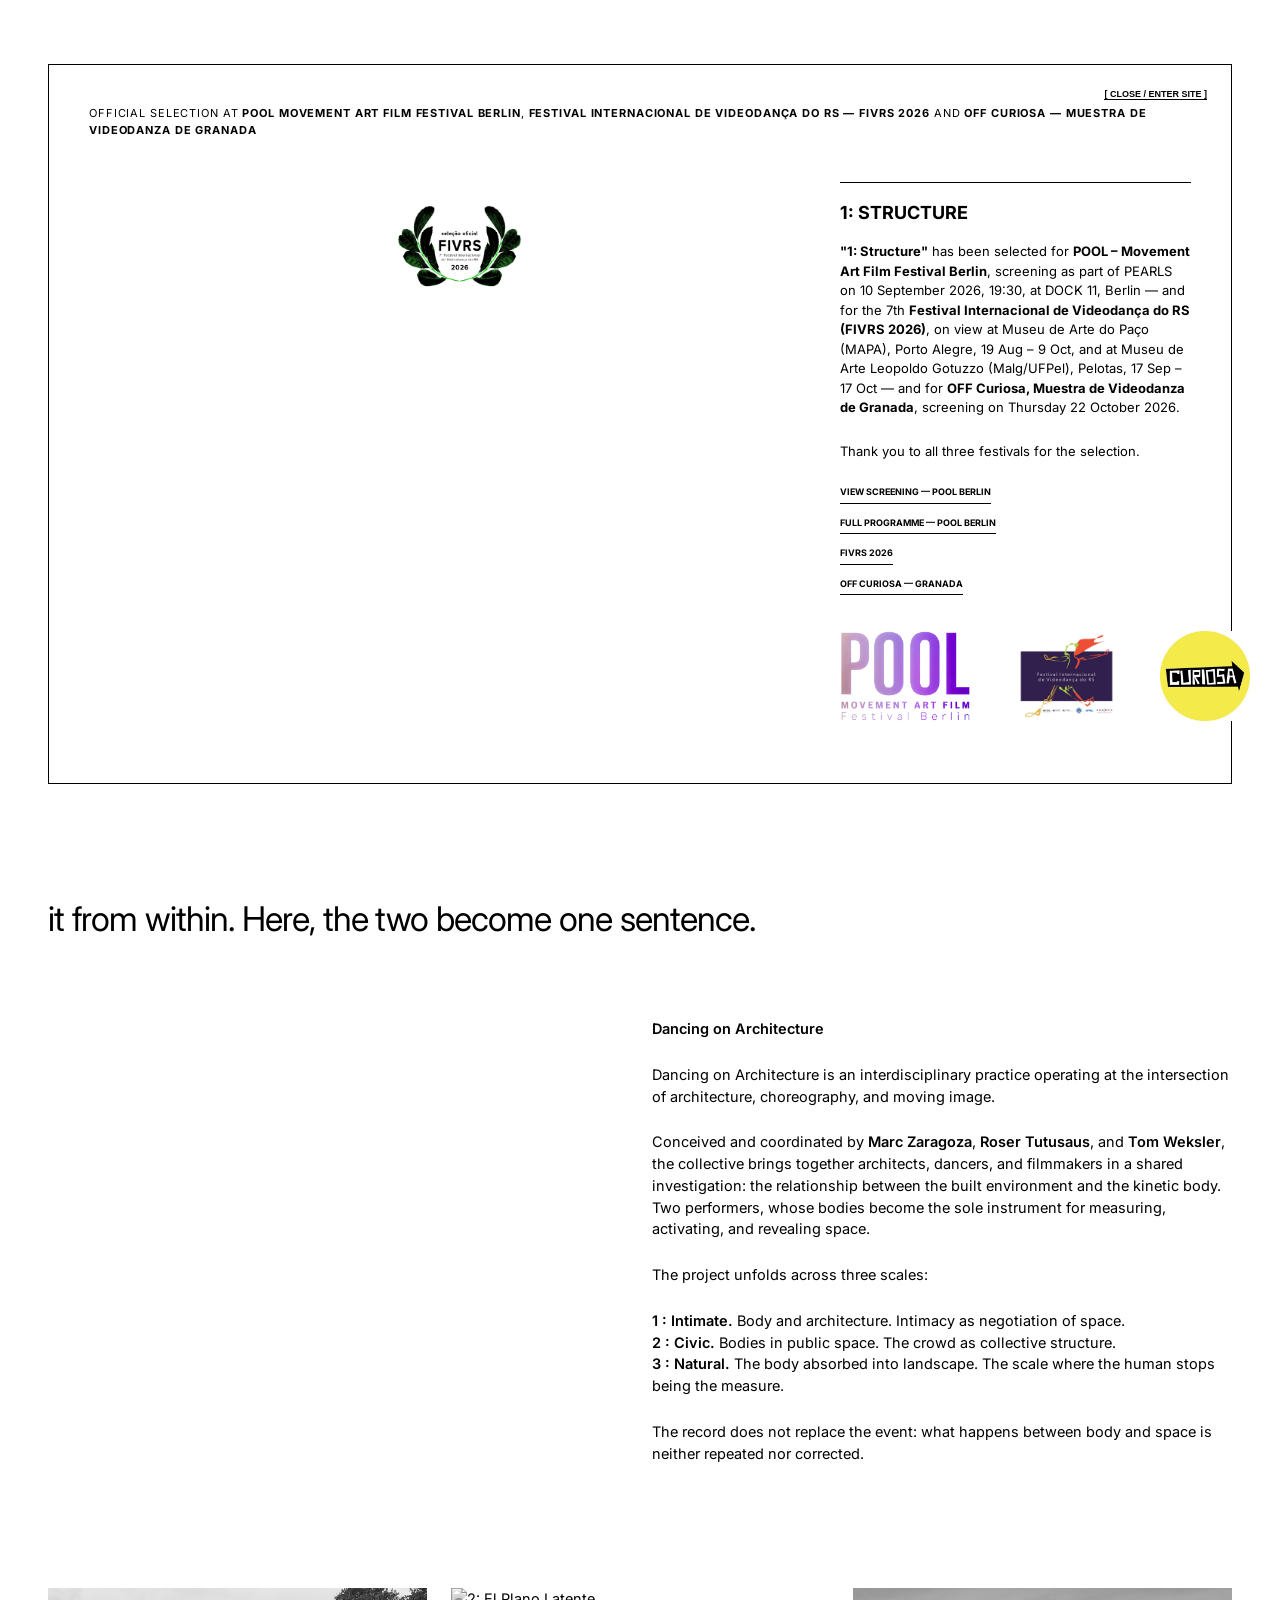
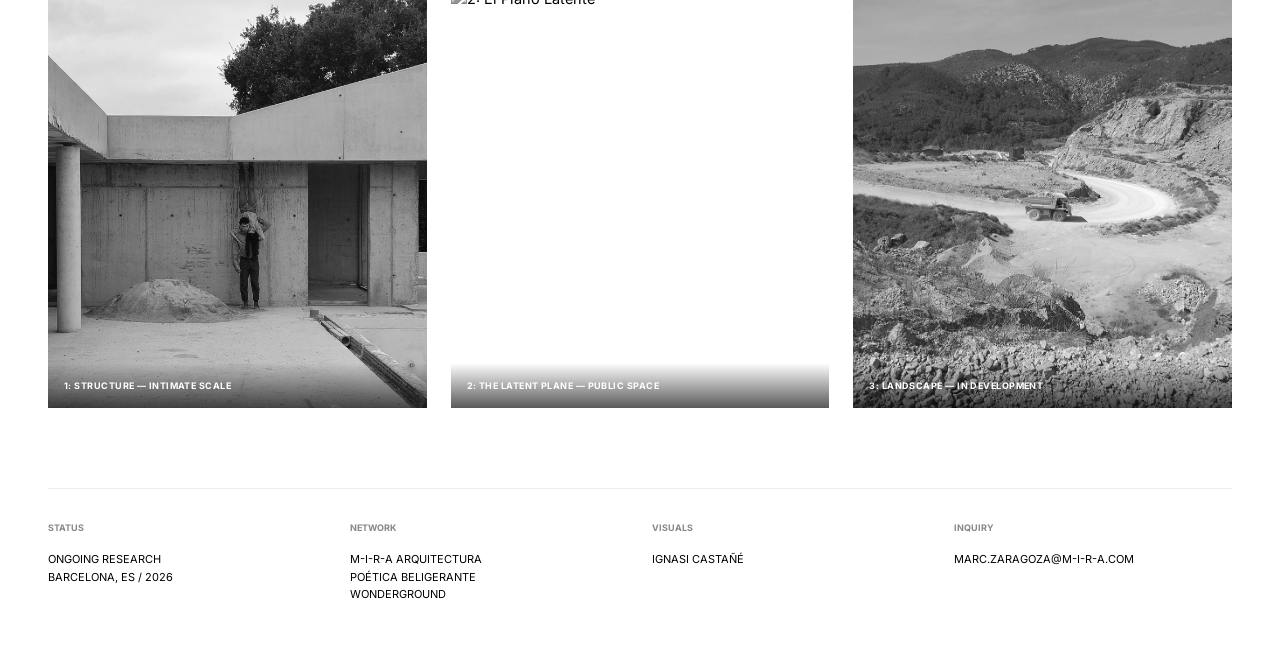
==== commit 68ddae1b: "Update index.html" ====
--- a/index.html
+++ b/index.html
@@ -45,19 +45,10 @@
         <div class="popup-inner">
             <button class="close-btn" onclick="closePoolPopup()">[ Close / Enter Site ]</button>
 
-            <div class="award-info" style="display: flex; flex-direction: column; gap: 6px; margin-bottom: 24px;">
-                <div style="display: flex; align-items: baseline; gap: 12px;">
-                    <div class="award-badge">POOL Movement Art Film Festival Berlin</div>
-                    <div class="award-badge" style="background: transparent; border: 1px solid black;">Official Selection</div>
-                </div>
-                <div style="display: flex; align-items: baseline; gap: 12px;">
-                    <div class="award-badge">Festival Internacional de Videodança do RS — FIVRS 2026</div>
-                    <div class="award-badge" style="background: transparent; border: 1px solid black;">Official Selection</div>
-                </div>
-                <div style="display: flex; align-items: baseline; gap: 12px;">
-                    <div class="award-badge">OFF Curiosa — Muestra de Videodanza de Granada</div>
-                    <div class="award-badge" style="background: transparent; border: 1px solid black;">Selección Oficial</div>
-                </div>
+            <div class="award-info">
+                <p style="font-size: 11px; text-transform: uppercase; letter-spacing: 0.08em; color: #000; margin-bottom: 12px;">
+                    Official Selection at <strong>POOL Movement Art Film Festival Berlin</strong>, <strong>Festival Internacional de Videodança do RS — FIVRS 2026</strong> and <strong>OFF Curiosa — Muestra de Videodanza de Granada</strong>
+                </p>
             </div>
 
             <div class="popup-video-container">
@@ -81,7 +72,7 @@
                     <a href="https://pool-festival.de/2026/08/16/dancing-on-architecture-1-structure/" target="_blank">View screening — POOL Berlin</a>
                     <a href="https://pool-festival.de/programme-26/" target="_blank">Full programme — POOL Berlin</a>
                     <a href="https://wp.ufpel.edu.br/fivrs/" target="_blank">FIVRS 2026</a>
-                    <a href="https://offcuriosa.com" target="_blank">OFF Curiosa — Granada</a>
+                    <a href="https://curiosashorts.es/" target="_blank">OFF Curiosa — Granada</a>
                 </div>
 
                 <div class="popup-festival-logos">
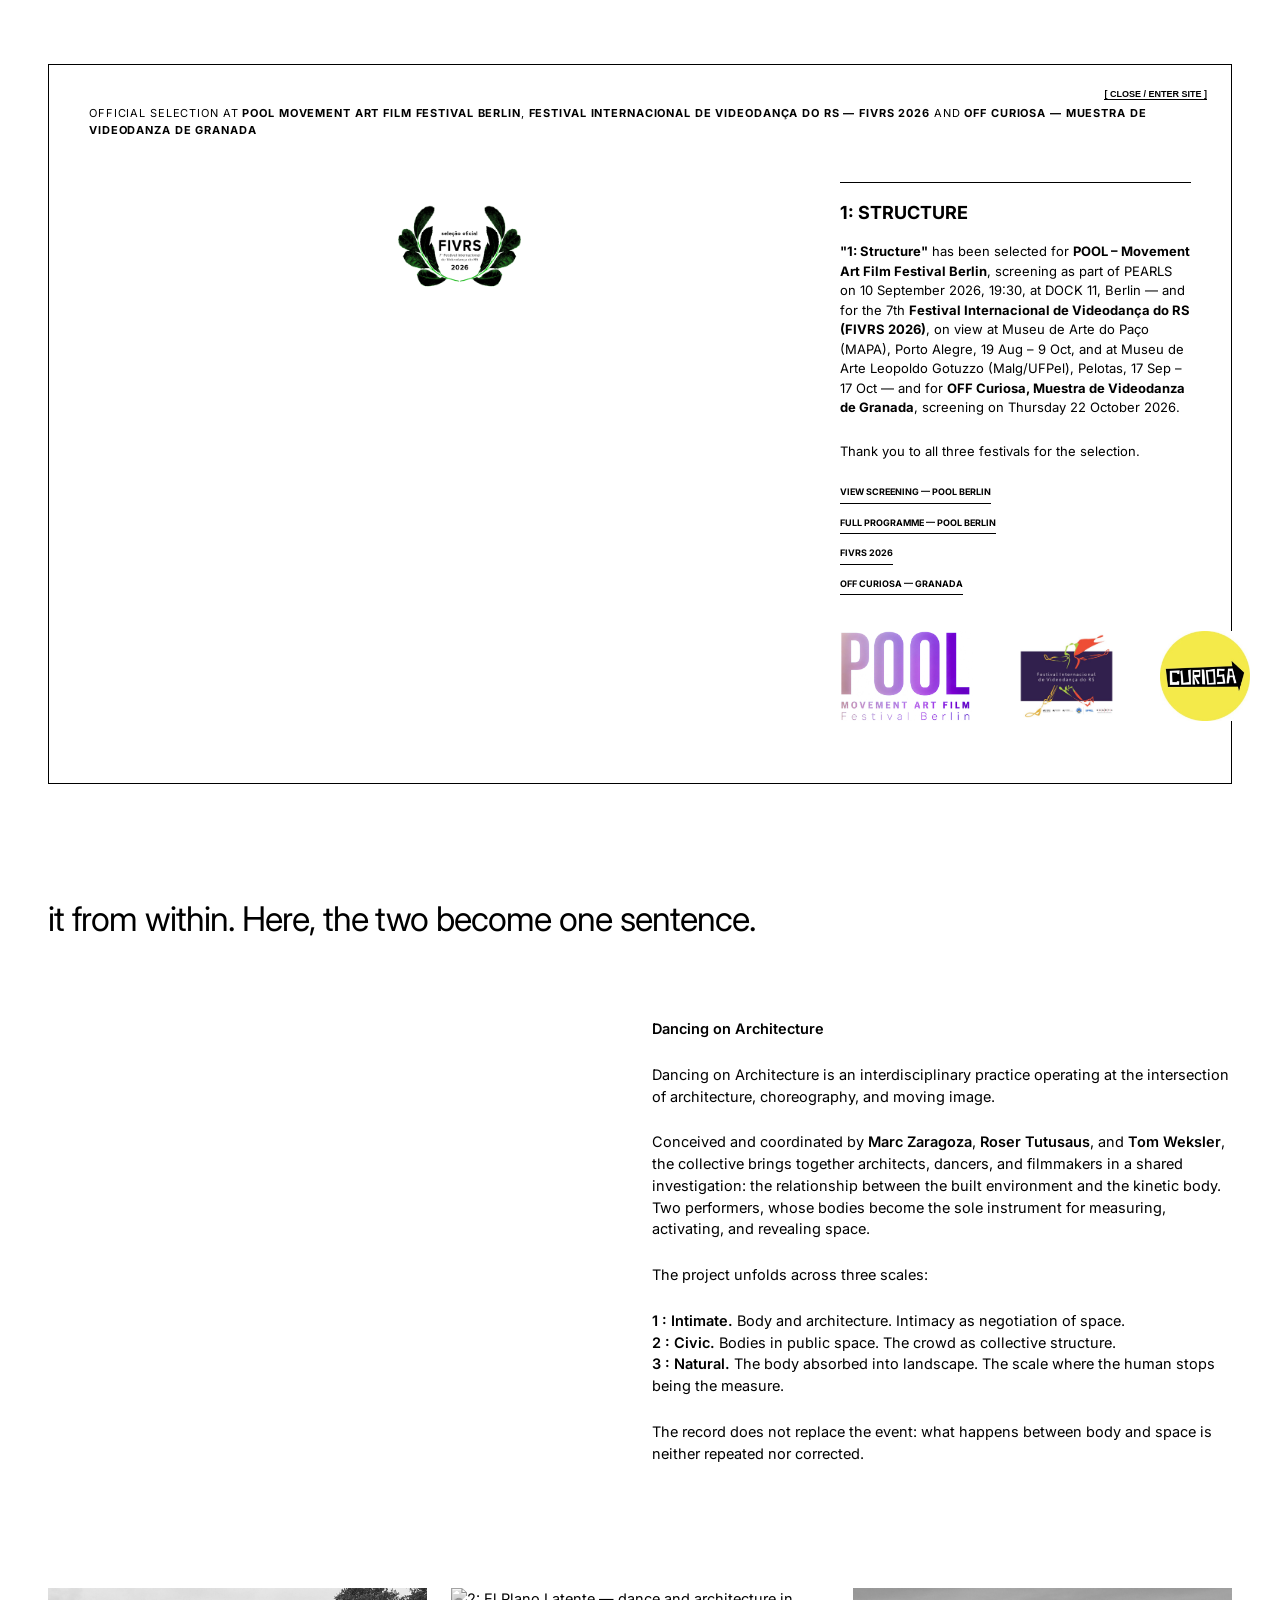
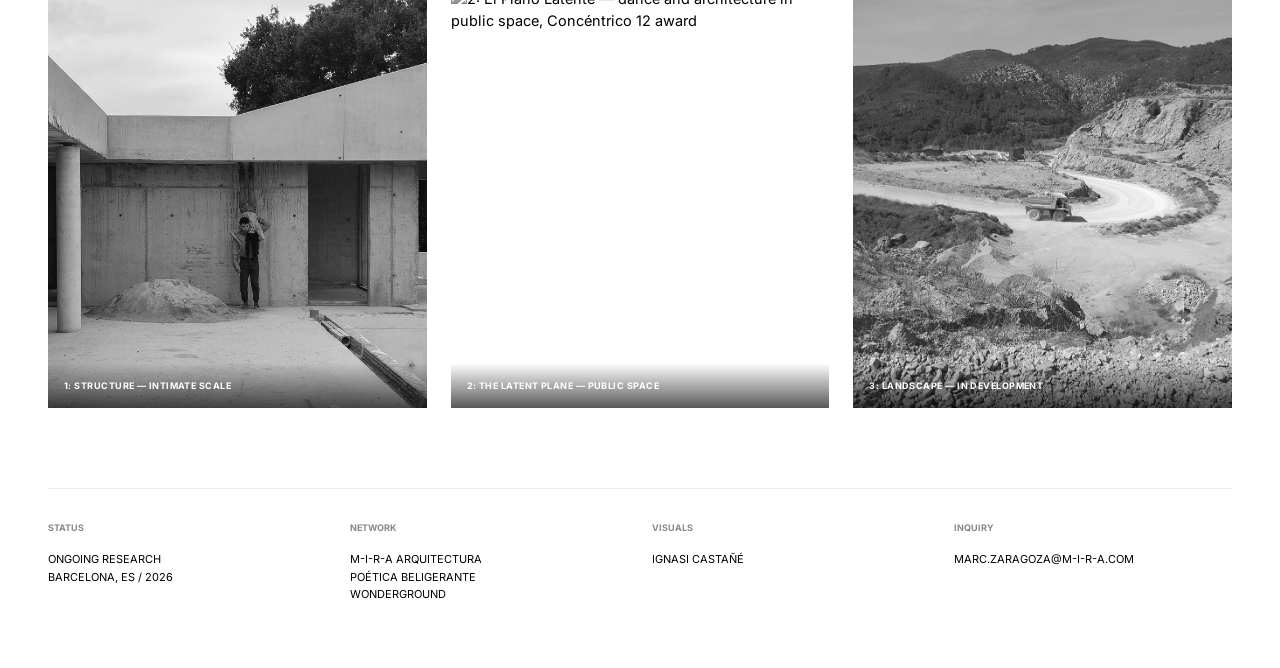
==== commit 45c279d5: "Update index.html" ====
--- a/index.html
+++ b/index.html
@@ -3,13 +3,199 @@
 <head>
     <meta charset="UTF-8">
     <meta name="viewport" content="width=device-width, initial-scale=1.0">
-    <title>DANCING ON ARCHITECTURE</title>
-    <meta name="description" content="Dancing on Architecture — dance and architecture entwined in the body as measure, intersection and activator of space.">
+
+    <!-- ═══════════════════════════════════════════════
+         SEO: Title — bilingual, keyword-rich
+    ═══════════════════════════════════════════════ -->
+    <title>Dancing on Architecture — Dance and Architecture / Danza y Arquitectura | Marc Zaragoza</title>
+
+    <!-- ═══════════════════════════════════════════════
+         SEO: Meta description — EN + ES keywords
+    ═══════════════════════════════════════════════ -->
+    <meta name="description" content="Dancing on Architecture — interdisciplinary practice at the intersection of dance and architecture / danza y arquitectura. Screendance, videodanza, body and built space. Marc Zaragoza, Roser Tutusaus, Tom Weksler. Barcelona 2026.">
+
+    <!-- ═══════════════════════════════════════════════
+         SEO: Keywords (secondary signal, still useful)
+    ═══════════════════════════════════════════════ -->
+    <meta name="keywords" content="danza y arquitectura, dance and architecture, dancing on architecture, videodanza, screendance, body and space, cuerpo y espacio, arquitectura y cuerpo, Marc Zaragoza, Roser Tutusaus, Tom Weksler, m-i-r-a arquitectura, Wonderground, Poética Beligerante, Barcelona">
+
+    <!-- ═══════════════════════════════════════════════
+         SEO: Author & canonical
+    ═══════════════════════════════════════════════ -->
+    <meta name="author" content="Marc Zaragoza, Roser Tutusaus, Tom Weksler">
+    <link rel="canonical" href="https://dancing-on-architecture.org/">
+
+    <!-- ═══════════════════════════════════════════════
+         SEO: Open Graph (social sharing + Google)
+    ═══════════════════════════════════════════════ -->
+    <meta property="og:type" content="website">
+    <meta property="og:site_name" content="Dancing on Architecture">
+    <meta property="og:title" content="Dancing on Architecture — Dance and Architecture / Danza y Arquitectura">
+    <meta property="og:description" content="Interdisciplinary practice at the intersection of dance and architecture — danza y arquitectura. Screendance and videodanza by Marc Zaragoza, Roser Tutusaus, Tom Weksler. Barcelona 2026.">
+    <meta property="og:image" content="https://dancing-on-architecture.org/1_structure__2_.jpg">
+    <meta property="og:image:alt" content="Dancing on Architecture — screendance still, body and architecture, Barcelona">
+    <meta property="og:url" content="https://dancing-on-architecture.org/">
+    <meta property="og:locale" content="en_GB">
+    <meta property="og:locale:alternate" content="es_ES">
+    <meta property="og:locale:alternate" content="ca_ES">
+    <meta property="og:locale:alternate" content="fr_FR">
+    <meta property="og:locale:alternate" content="de_DE">
+    <meta property="og:locale:alternate" content="zh_CN">
+    <meta property="og:locale:alternate" content="ja_JP">
+
+    <!-- ═══════════════════════════════════════════════
+         SEO: Twitter / X card
+    ═══════════════════════════════════════════════ -->
+    <meta name="twitter:card" content="summary_large_image">
+    <meta name="twitter:title" content="Dancing on Architecture — Danza y Arquitectura">
+    <meta name="twitter:description" content="Screendance at the intersection of dance and architecture. Marc Zaragoza, Roser Tutusaus, Tom Weksler. Barcelona 2026.">
+    <meta name="twitter:image" content="https://dancing-on-architecture.org/1_structure__2_.jpg">
+
+    <!-- ═══════════════════════════════════════════════
+         SEO: hreflang — multilingual
+    ═══════════════════════════════════════════════ -->
+    <link rel="alternate" hreflang="en" href="https://dancing-on-architecture.org/">
+    <link rel="alternate" hreflang="es" href="https://dancing-on-architecture.org/">
+    <link rel="alternate" hreflang="ca" href="https://dancing-on-architecture.org/">
+    <link rel="alternate" hreflang="fr" href="https://dancing-on-architecture.org/">
+    <link rel="alternate" hreflang="de" href="https://dancing-on-architecture.org/">
+    <link rel="alternate" hreflang="zh" href="https://dancing-on-architecture.org/">
+    <link rel="alternate" hreflang="ja" href="https://dancing-on-architecture.org/">
+    <link rel="alternate" hreflang="x-default" href="https://dancing-on-architecture.org/">
+
+    <!-- ═══════════════════════════════════════════════
+         SEO: Schema.org JSON-LD — structured data
+    ═══════════════════════════════════════════════ -->
+    <script type="application/ld+json">
+    {
+      "@context": "https://schema.org",
+      "@graph": [
+        {
+          "@type": "CreativeWork",
+          "@id": "https://dancing-on-architecture.org/#project",
+          "name": "Dancing on Architecture",
+          "alternateName": ["Danza y Arquitectura", "Dance and Architecture", "Videodanza y Arquitectura"],
+          "description": "Interdisciplinary practice at the intersection of dance and architecture — screendance and videodanza exploring the relationship between the built environment and the kinetic body.",
+          "keywords": ["dance and architecture", "danza y arquitectura", "screendance", "videodanza", "body and space", "arquitectura y cuerpo"],
+          "url": "https://dancing-on-architecture.org/",
+          "image": "https://dancing-on-architecture.org/1_structure__2_.jpg",
+          "author": [
+            {"@type": "Person", "name": "Marc Zaragoza", "url": "https://www.m-i-r-a.com/"},
+            {"@type": "Person", "name": "Roser Tutusaus", "url": "https://www.poeticabeligerante.org/"},
+            {"@type": "Person", "name": "Tom Weksler", "url": "https://www.wondergroundcompany.com/"}
+          ],
+          "creator": [
+            {"@type": "Organization", "name": "m-i-r-a arquitectura", "url": "https://www.m-i-r-a.com/"},
+            {"@type": "Organization", "name": "Poética Beligerante", "url": "https://www.poeticabeligerante.org/"},
+            {"@type": "Organization", "name": "Wonderground", "url": "https://www.wondergroundcompany.com/"}
+          ],
+          "locationCreated": {"@type": "Place", "name": "Barcelona", "addressCountry": "ES"},
+          "dateCreated": "2026",
+          "inLanguage": ["en", "es", "ca", "fr", "de", "zh", "ja"],
+          "hasPart": [
+            {
+              "@type": "CreativeWork",
+              "name": "1: Structure",
+              "description": "Screendance film. Dance and architecture at intimate scale — body as measure of space.",
+              "url": "https://dancing-on-architecture.org/1-estructura.html"
+            },
+            {
+              "@type": "CreativeWork",
+              "name": "2: El Plano Latente",
+              "description": "Dance and architecture in civic / public space. Winner Concéntrico 12.",
+              "url": "https://dancing-on-architecture.org/2-plano-latente.html"
+            },
+            {
+              "@type": "CreativeWork",
+              "name": "3: Landscape",
+              "description": "Body absorbed into landscape. Dance and architecture at natural scale.",
+              "url": "https://dancing-on-architecture.org/3-paisaje.html"
+            }
+          ]
+        },
+        {
+          "@type": "Event",
+          "@id": "https://dancing-on-architecture.org/#pool2026",
+          "name": "POOL Movement Art Film Festival Berlin 2026 — 1: Structure",
+          "description": "Screening of '1: Structure' (Dancing on Architecture) as part of PEARLS at POOL Movement Art Film Festival Berlin.",
+          "startDate": "2026-09-10T19:30",
+          "location": {"@type": "Place", "name": "DOCK 11", "addressLocality": "Berlin", "addressCountry": "DE"},
+          "organizer": {"@type": "Organization", "name": "POOL Movement Art Film Festival", "url": "https://pool-festival.de/"},
+          "workFeatured": {"@id": "https://dancing-on-architecture.org/#project"}
+        },
+        {
+          "@type": "Event",
+          "@id": "https://dancing-on-architecture.org/#fivrs2026",
+          "name": "FIVRS 2026 — Festival Internacional de Videodança do RS",
+          "description": "Exhibition of '1: Structure' (Dancing on Architecture) at FIVRS 2026, Porto Alegre and Pelotas, Brazil.",
+          "startDate": "2026-08-19",
+          "endDate": "2026-10-17",
+          "location": [
+            {"@type": "Place", "name": "Museu de Arte do Paço (MAPA)", "addressLocality": "Porto Alegre", "addressCountry": "BR"},
+            {"@type": "Place", "name": "Museu de Arte Leopoldo Gotuzzo (Malg/UFPel)", "addressLocality": "Pelotas", "addressCountry": "BR"}
+          ],
+          "organizer": {"@type": "Organization", "name": "FIVRS", "url": "https://wp.ufpel.edu.br/fivrs/"},
+          "workFeatured": {"@id": "https://dancing-on-architecture.org/#project"}
+        },
+        {
+          "@type": "Event",
+          "@id": "https://dancing-on-architecture.org/#offcuriosa2026",
+          "name": "OFF Curiosa — Muestra de Videodanza de Granada 2026",
+          "description": "Screening of '1: Structure' (Dancing on Architecture) at OFF Curiosa, Muestra de Videodanza de Granada.",
+          "startDate": "2026-10-22",
+          "location": {"@type": "Place", "name": "Granada", "addressCountry": "ES"},
+          "organizer": {"@type": "Organization", "name": "Curiosa Shorts", "url": "https://curiosashorts.es/"},
+          "workFeatured": {"@id": "https://dancing-on-architecture.org/#project"}
+        },
+        {
+          "@type": "Award",
+          "name": "Concéntrico 12 — Premio Identidad y Ficción",
+          "description": "Award for '2: El Plano Latente' — dance and architecture in public space, Logroño.",
+          "about": {"@id": "https://dancing-on-architecture.org/#project"}
+        }
+      ]
+    }
+    </script>
+
     <link href="https://fonts.googleapis.com/css2?family=Inter:wght@400;500;600;700;900&display=swap" rel="stylesheet">
     <link href="https://fonts.googleapis.com/css2?family=Noto+Sans+SC:wght@400;500;700&family=Noto+Sans+JP:wght@400;500;700&display=swap" rel="stylesheet">
     <link rel="stylesheet" href="style.css">
+
+    <!-- ═══════════════════════════════════════════════
+         SEO: Hidden keyword content — visible to crawlers,
+         invisible to users (position absolute, 1px, clip)
+         Contains festival selections & award info that
+         the popup hides from Google's main index pass.
+    ═══════════════════════════════════════════════ -->
+    <style>
+        .seo-only {
+            position: absolute;
+            width: 1px;
+            height: 1px;
+            padding: 0;
+            margin: -1px;
+            overflow: hidden;
+            clip: rect(0, 0, 0, 0);
+            white-space: nowrap;
+            border: 0;
+        }
+    </style>
 </head>
 <body>
+
+    <!-- ═══════════════════════════════════════════════
+         SEO: Crawlable text for popup content
+         (popups are display:none, Google ignores them)
+    ═══════════════════════════════════════════════ -->
+    <div class="seo-only" aria-hidden="true">
+        <h2>Dance and Architecture — Danza y Arquitectura — International Festival Selections 2026</h2>
+        <p>Dancing on Architecture — danza y arquitectura — screendance / videodanza project by Marc Zaragoza, Roser Tutusaus and Tom Weksler, selected for three international festivals in 2026:</p>
+        <p>Official Selection: POOL Movement Art Film Festival Berlin 2026 — screendance and dance film festival, Berlin, Germany. Screening of "1: Structure" (danza y arquitectura) as part of PEARLS, 10 September 2026, DOCK 11, Berlin.</p>
+        <p>Official Selection: Festival Internacional de Videodança do RS — FIVRS 2026 — videodanza festival, Brazil. Exhibition at Museu de Arte do Paço (MAPA), Porto Alegre, 19 August – 9 October 2026, and at Museu de Arte Leopoldo Gotuzzo (Malg/UFPel), Pelotas, 17 September – 17 October 2026.</p>
+        <p>Official Selection: OFF Curiosa — Muestra de Videodanza de Granada 2026 — videodanza festival, Granada, Spain. Screening Thursday 22 October 2026.</p>
+        <p>Award: Concéntrico 12 — Premio Identidad y Ficción — for "2: El Plano Latente", dance and architecture in public space, Logroño, Spain.</p>
+        <p>Keywords: danza y arquitectura, dance and architecture, videodanza, screendance, cuerpo y espacio, body and space, arquitectura y cuerpo, Marc Zaragoza, Barcelona, Dancing on Architecture.</p>
+    </div>
 
     <div id="award-popup">
         <div class="popup-inner">
@@ -87,12 +273,12 @@
     <div class="grid">
         <header>
             <h1>Dancing on Architecture</h1>
-            <nav class="lang-switch">
-                <a href="index.html" class="nav-link active" title="Home">0:</a>
-                <a href="1-estructura.html" class="nav-link" title="1: Structure">1:</a>
-                <a href="2-plano-latente.html" class="nav-link" title="2: El Plano Latente">2:</a>
-                <a href="3-paisaje.html" class="nav-link" title="3: Landscape">3:</a>
-                <span onclick="openPopup()" class="trigger-popup" title="View Award">§</span>
+            <nav class="lang-switch" aria-label="Navigation and language">
+                <a href="index.html" class="nav-link active" title="Home — Dance and Architecture">0:</a>
+                <a href="1-estructura.html" class="nav-link" title="1: Structure — screendance, dance and architecture at intimate scale">1:</a>
+                <a href="2-plano-latente.html" class="nav-link" title="2: El Plano Latente — dance and architecture in public space">2:</a>
+                <a href="3-paisaje.html" class="nav-link" title="3: Landscape — dance and architecture at natural scale">3:</a>
+                <span onclick="openPopup()" class="trigger-popup" title="Award — Concéntrico 12">§</span>
                 <span class="nav-divider">|</span>
                 <span onclick="setLang('en', event)" data-setlang="en" class="lang-option active">EN</span>
                 <span onclick="setLang('es', event)" data-setlang="es" class="lang-option">ES</span>
@@ -105,7 +291,7 @@
         </header>
 
         <div class="hero-image">
-            <img src="1_structure__2_.jpg" alt="Dancing on Architecture">
+            <img src="1_structure__2_.jpg" alt="Dancing on Architecture — screendance, dance and architecture / danza y arquitectura, Barcelona 2026">
         </div>
 
         <!-- MANIFESTO -->
@@ -193,7 +379,7 @@
         <!-- THREE AMBITS -->
         <div class="hero-triad">
             <a href="1-estructura.html" class="triad-tile">
-                <img src="1_structure__1_.jpg" alt="1: Structure">
+                <img src="1_structure__1_.jpg" alt="1: Structure — screendance, dance and architecture at intimate scale, Marc Zaragoza">
                 <div class="triad-label i18n" data-lang="en">1: Structure — intimate scale</div>
                 <div class="triad-label i18n hidden" data-lang="es">1: Estructura — escala íntima</div>
                 <div class="triad-label i18n hidden" data-lang="ca">1: Estructura — escala íntima</div>
@@ -203,7 +389,7 @@
                 <div class="triad-label i18n hidden" data-lang="jp">1: 構造 — 親密なスケール</div>
             </a>
             <a href="2-plano-latente.html" class="triad-tile">
-                <img src="2_plano-latente__1_.JPG" alt="2: El Plano Latente">
+                <img src="2_plano-latente__1_.JPG" alt="2: El Plano Latente — dance and architecture in public space, Concéntrico 12 award">
                 <div class="triad-label i18n" data-lang="en">2: The Latent Plane — public space</div>
                 <div class="triad-label i18n hidden" data-lang="es">2: El Plano Latente — espacio público</div>
                 <div class="triad-label i18n hidden" data-lang="ca">2: El Pla Latent — espai públic</div>
@@ -213,7 +399,7 @@
                 <div class="triad-label i18n hidden" data-lang="jp">2: 潜在する図面 — 公共空間</div>
             </a>
             <a href="3-paisaje.html" class="triad-tile">
-                <img src="garraf__3_.jpg" alt="3: Landscape">
+                <img src="garraf__3_.jpg" alt="3: Landscape — dance and architecture at natural scale, body in landscape">
                 <div class="triad-label i18n" data-lang="en">3: Landscape — in development</div>
                 <div class="triad-label i18n hidden" data-lang="es">3: Paisaje — en desarrollo</div>
                 <div class="triad-label i18n hidden" data-lang="ca">3: Paisatge — en desenvolupament</div>
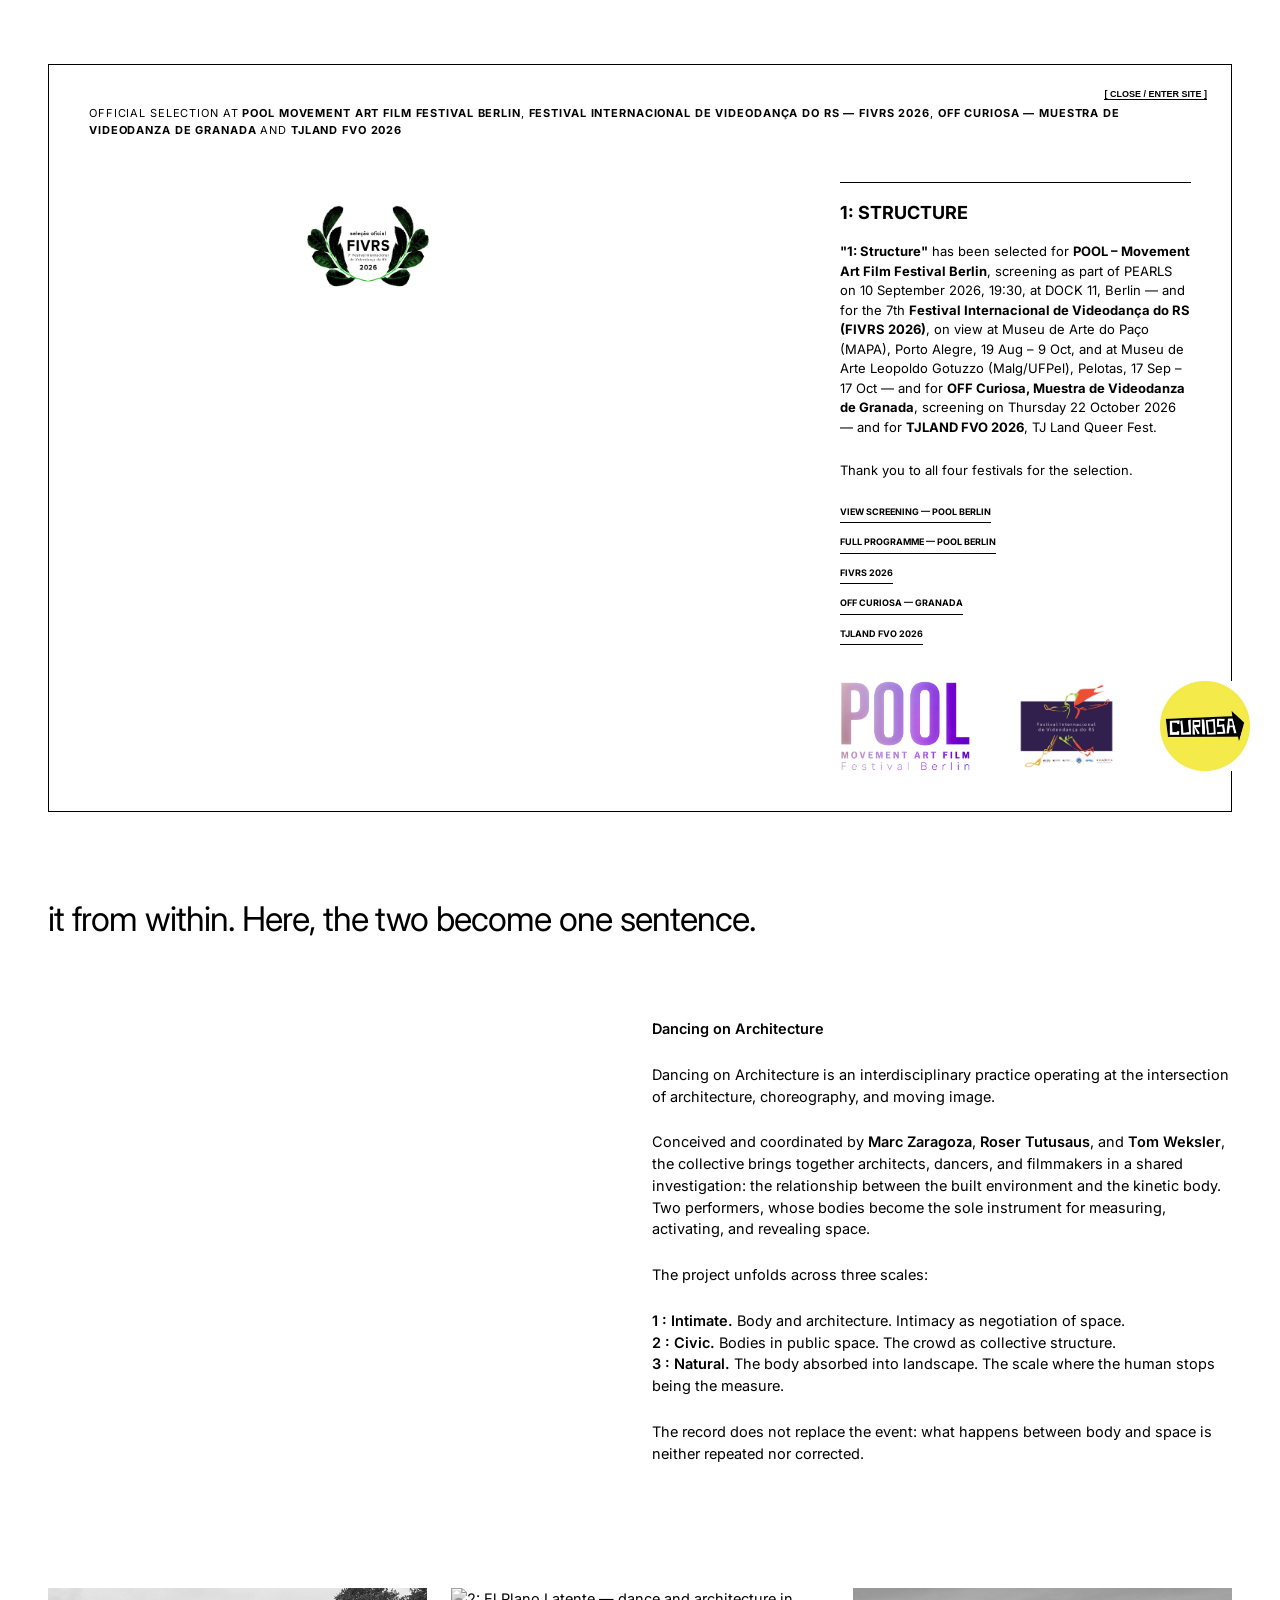
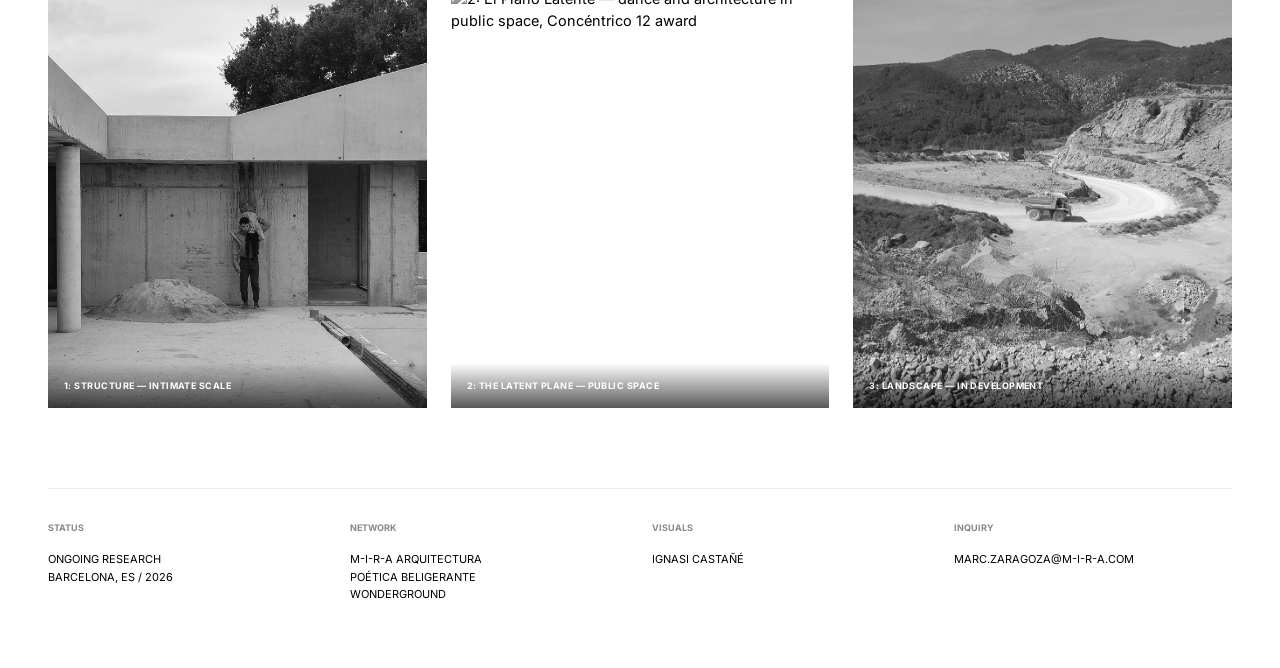
==== commit 1cb59078: "Update index.html" ====
--- a/index.html
+++ b/index.html
@@ -12,7 +12,7 @@
     <!-- ═══════════════════════════════════════════════
          SEO: Meta description — EN + ES keywords
     ═══════════════════════════════════════════════ -->
-    <meta name="description" content="Dancing on Architecture — interdisciplinary practice at the intersection of dance and architecture / danza y arquitectura. Screendance, videodanza, body and built space. Marc Zaragoza, Roser Tutusaus, Tom Weksler. Barcelona 2026.">
+    <meta name="description" content="Dancing on Architecture — screendance / videodanza at the intersection of dance and architecture. Official Selection: POOL Berlin, FIVRS 2026, OFF Curiosa Granada, TJLAND FVO 2026. Marc Zaragoza, Roser Tutusaus, Tom Weksler. Barcelona.">
 
     <!-- ═══════════════════════════════════════════════
          SEO: Keywords (secondary signal, still useful)
@@ -148,6 +148,14 @@
           "workFeatured": {"@id": "https://dancing-on-architecture.org/#project"}
         },
         {
+          "@type": "Event",
+          "@id": "https://dancing-on-architecture.org/#tjland2026",
+          "name": "TJLAND FVO 2026 — TJ Land Queer Fest",
+          "description": "Official Selection of '1: Structure' (Dancing on Architecture) at TJLAND FVO 2026, TJ Land Queer Fest.",
+          "organizer": {"@type": "Organization", "name": "Cuarto Fractal", "url": "https://cuartofractal.com/tj-land-queer-fest/"},
+          "workFeatured": {"@id": "https://dancing-on-architecture.org/#project"}
+        },
+        {
           "@type": "Award",
           "name": "Concéntrico 12 — Premio Identidad y Ficción",
           "description": "Award for '2: El Plano Latente' — dance and architecture in public space, Logroño.",
@@ -189,10 +197,11 @@
     ═══════════════════════════════════════════════ -->
     <div class="seo-only" aria-hidden="true">
         <h2>Dance and Architecture — Danza y Arquitectura — International Festival Selections 2026</h2>
-        <p>Dancing on Architecture — danza y arquitectura — screendance / videodanza project by Marc Zaragoza, Roser Tutusaus and Tom Weksler, selected for three international festivals in 2026:</p>
+        <p>Dancing on Architecture — danza y arquitectura — screendance / videodanza project by Marc Zaragoza, Roser Tutusaus and Tom Weksler, selected for four international festivals in 2026:</p>
         <p>Official Selection: POOL Movement Art Film Festival Berlin 2026 — screendance and dance film festival, Berlin, Germany. Screening of "1: Structure" (danza y arquitectura) as part of PEARLS, 10 September 2026, DOCK 11, Berlin.</p>
         <p>Official Selection: Festival Internacional de Videodança do RS — FIVRS 2026 — videodanza festival, Brazil. Exhibition at Museu de Arte do Paço (MAPA), Porto Alegre, 19 August – 9 October 2026, and at Museu de Arte Leopoldo Gotuzzo (Malg/UFPel), Pelotas, 17 September – 17 October 2026.</p>
         <p>Official Selection: OFF Curiosa — Muestra de Videodanza de Granada 2026 — videodanza festival, Granada, Spain. Screening Thursday 22 October 2026.</p>
+        <p>Official Selection: TJLAND FVO 2026 — TJ Land Queer Fest — videodanza and queer film festival. cuartofractal.com/tj-land-queer-fest/</p>
         <p>Award: Concéntrico 12 — Premio Identidad y Ficción — for "2: El Plano Latente", dance and architecture in public space, Logroño, Spain.</p>
         <p>Keywords: danza y arquitectura, dance and architecture, videodanza, screendance, cuerpo y espacio, body and space, arquitectura y cuerpo, Marc Zaragoza, Barcelona, Dancing on Architecture.</p>
     </div>
@@ -233,7 +242,7 @@
 
             <div class="award-info">
                 <p style="font-size: 11px; text-transform: uppercase; letter-spacing: 0.08em; color: #000; margin-bottom: 12px;">
-                    Official Selection at <strong>POOL Movement Art Film Festival Berlin</strong>, <strong>Festival Internacional de Videodança do RS — FIVRS 2026</strong> and <strong>OFF Curiosa — Muestra de Videodanza de Granada</strong>
+                    Official Selection at <strong>POOL Movement Art Film Festival Berlin</strong>, <strong>Festival Internacional de Videodança do RS — FIVRS 2026</strong>, <strong>OFF Curiosa — Muestra de Videodanza de Granada</strong> and <strong>TJLAND FVO 2026</strong>
                 </p>
             </div>
 
@@ -242,6 +251,7 @@
                     <img src="pool-laurel.png" alt="POOL Movement Art Film Festival Berlin — Official Selection">
                     <img src="fivrs-laurel.png" alt="FIVRS 2026 — Seleção Oficial">
                     <img src="OFF_Curiosa_SO_2026_blanco.png" alt="OFF Curiosa 2026 — Selección Oficial">
+                    <img src="tjland-laurel.png" alt="TJLAND FVO 2026 — Official Selection">
                 </div>
                 <video autoplay muted loop playsinline>
                     <source src="circle.mp4" type="video/mp4">
@@ -251,14 +261,15 @@
 
             <div class="popup-text-content">
                 <h2>1: Structure</h2>
-                <p><strong>"1: Structure"</strong> has been selected for <strong>POOL – Movement Art Film Festival Berlin</strong>, screening as part of PEARLS on 10 September 2026, 19:30, at DOCK 11, Berlin — and for the 7th <strong>Festival Internacional de Videodança do RS (FIVRS 2026)</strong>, on view at Museu de Arte do Paço (MAPA), Porto Alegre, 19 Aug – 9 Oct, and at Museu de Arte Leopoldo Gotuzzo (Malg/UFPel), Pelotas, 17 Sep – 17 Oct — and for <strong>OFF Curiosa, Muestra de Videodanza de Granada</strong>, screening on Thursday 22 October 2026.</p>
-                <p>Thank you to all three festivals for the selection.</p>
+                <p><strong>"1: Structure"</strong> has been selected for <strong>POOL – Movement Art Film Festival Berlin</strong>, screening as part of PEARLS on 10 September 2026, 19:30, at DOCK 11, Berlin — and for the 7th <strong>Festival Internacional de Videodança do RS (FIVRS 2026)</strong>, on view at Museu de Arte do Paço (MAPA), Porto Alegre, 19 Aug – 9 Oct, and at Museu de Arte Leopoldo Gotuzzo (Malg/UFPel), Pelotas, 17 Sep – 17 Oct — and for <strong>OFF Curiosa, Muestra de Videodanza de Granada</strong>, screening on Thursday 22 October 2026 — and for <strong>TJLAND FVO 2026</strong>, TJ Land Queer Fest.</p>
+                <p>Thank you to all four festivals for the selection.</p>
 
                 <div class="doc-links">
                     <a href="https://pool-festival.de/2026/08/16/dancing-on-architecture-1-structure/" target="_blank">View screening — POOL Berlin</a>
                     <a href="https://pool-festival.de/programme-26/" target="_blank">Full programme — POOL Berlin</a>
                     <a href="https://wp.ufpel.edu.br/fivrs/" target="_blank">FIVRS 2026</a>
                     <a href="https://curiosashorts.es/" target="_blank">OFF Curiosa — Granada</a>
+                    <a href="https://cuartofractal.com/tj-land-queer-fest/" target="_blank">TJLAND FVO 2026</a>
                 </div>
 
                 <div class="popup-festival-logos">
